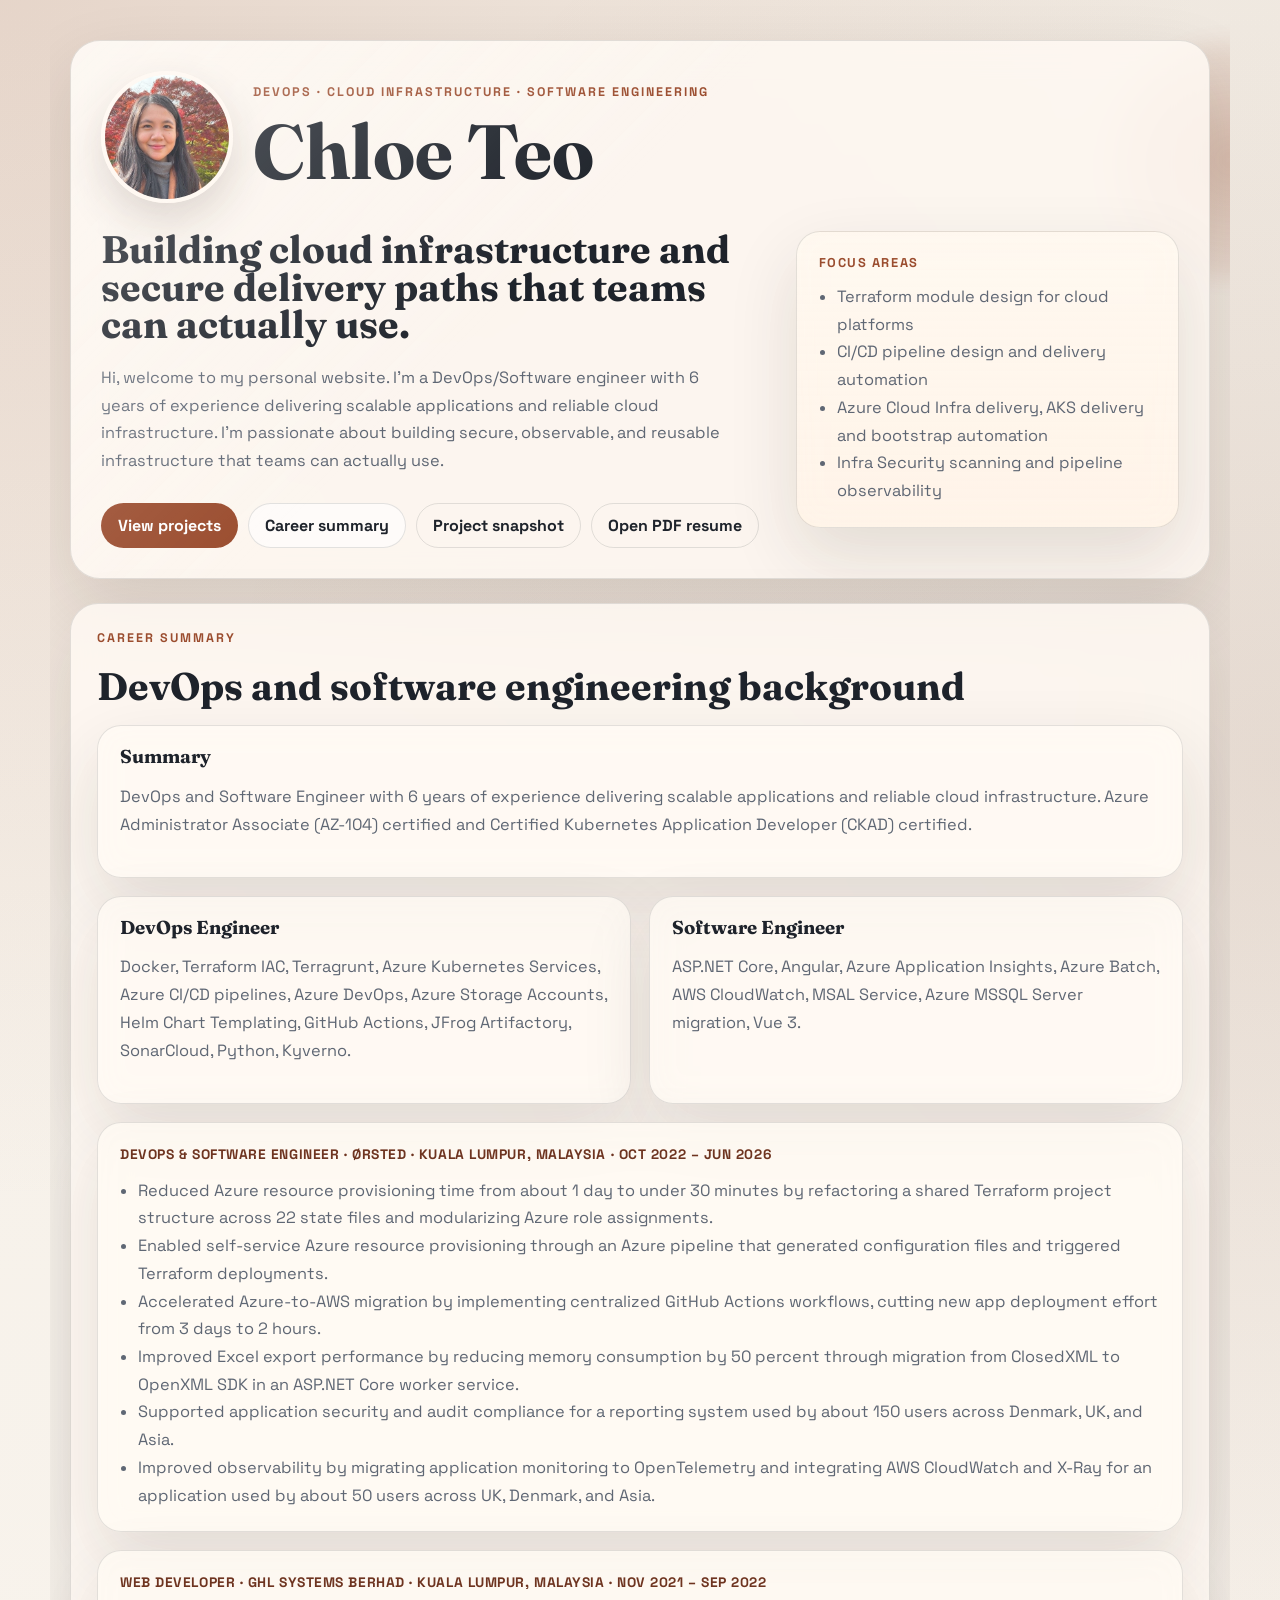
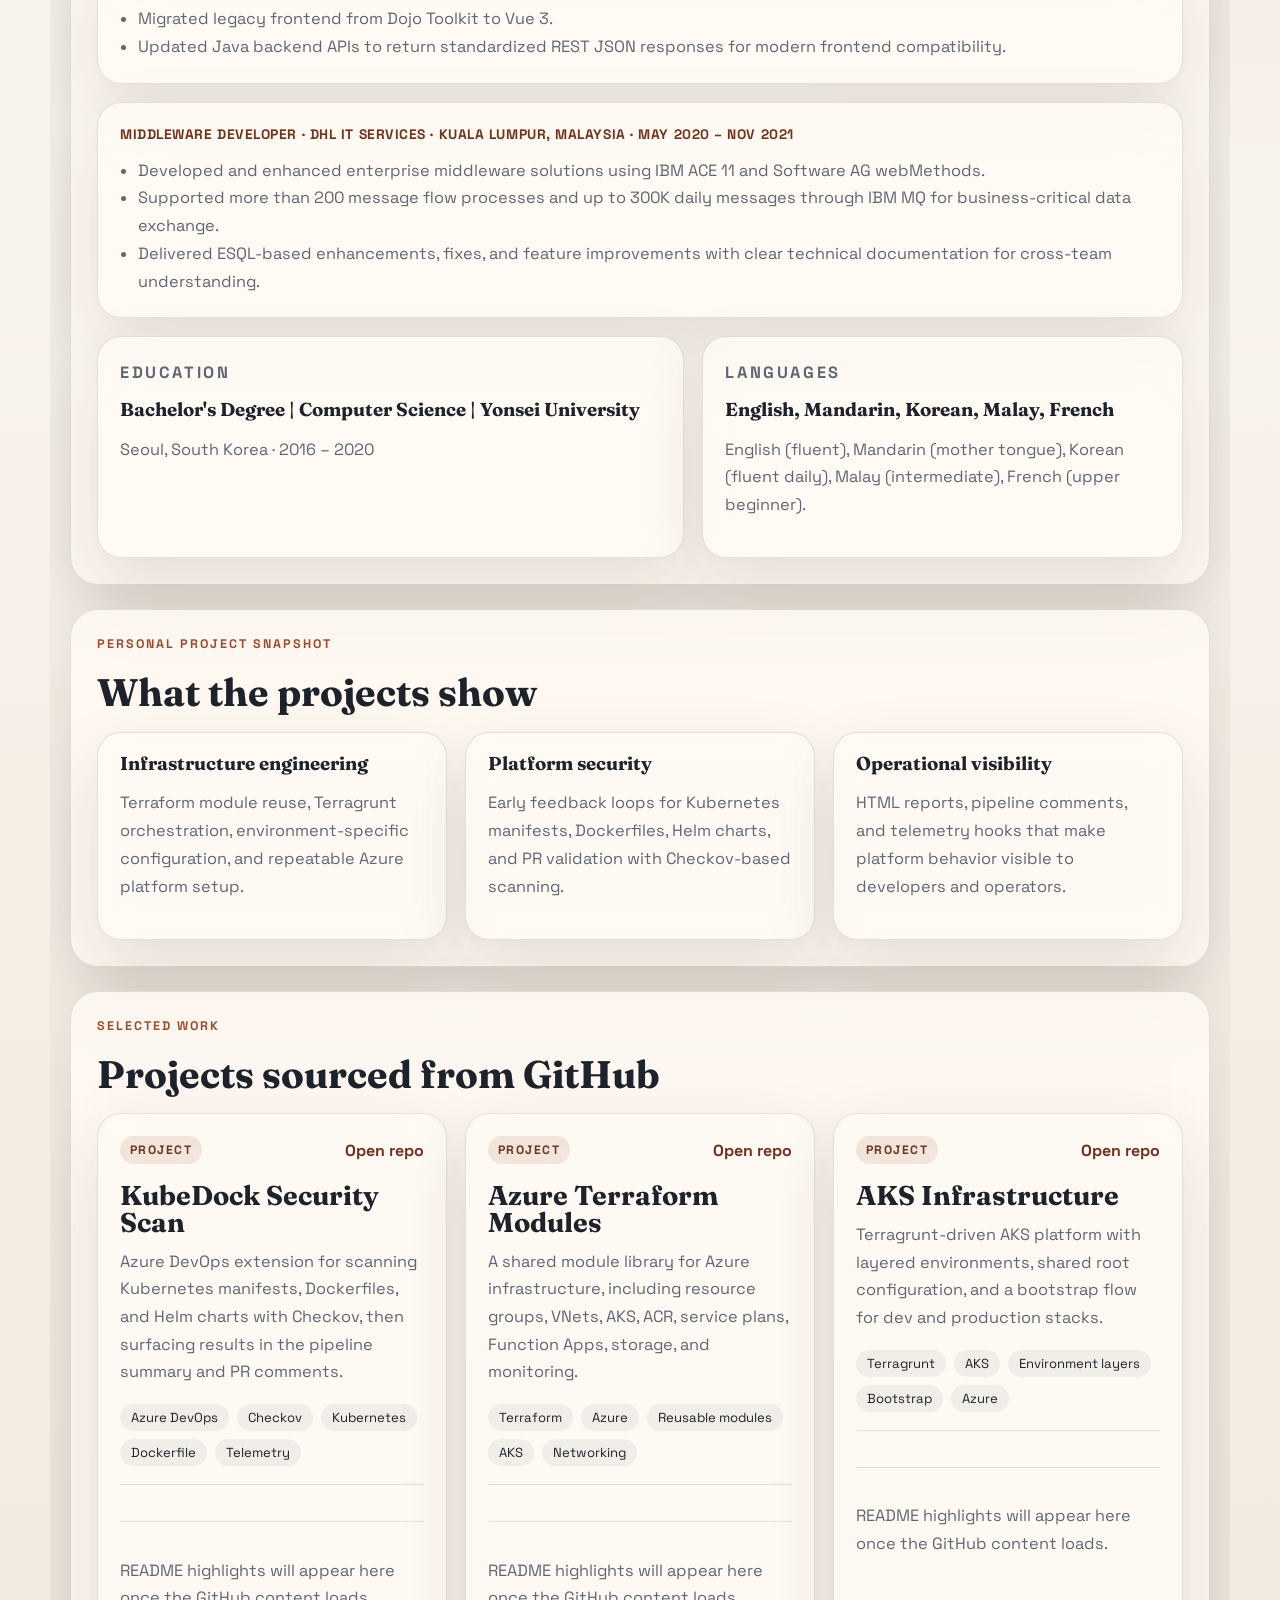
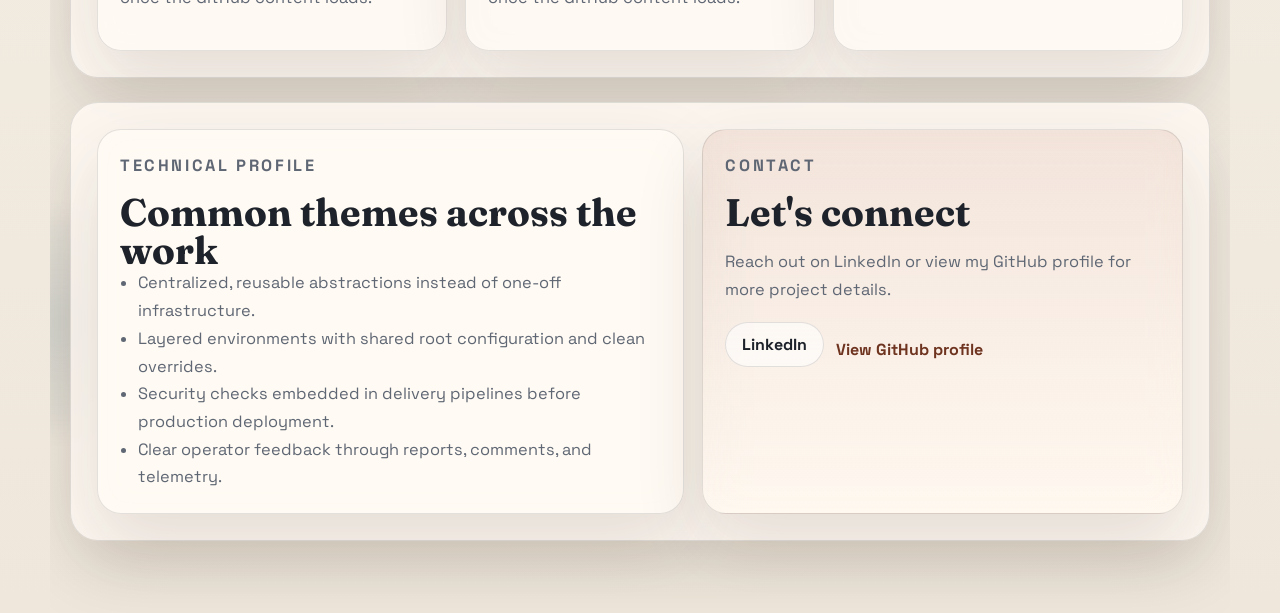
==== index.html @ e926f54e "updated desc" ====
<!doctype html>
<html lang="en">
<head>
  <meta charset="utf-8" />
  <meta name="viewport" content="width=device-width, initial-scale=1" />
  <meta name="description" content="Chloe Teo's personal website and resume, built from portfolio projects and infrastructure work." />
  <title>Chloe Teo | Portfolio & Resume</title>
  <link rel="preconnect" href="https://fonts.googleapis.com" />
  <link rel="preconnect" href="https://fonts.gstatic.com" crossorigin />
  <link href="https://fonts.googleapis.com/css2?family=Fraunces:wght@400;600;700;800&family=Space+Grotesk:wght@400;500;600;700&display=swap" rel="stylesheet" />
  <link rel="stylesheet" href="styles.css" />
</head>
<body>
  <div class="page-shell">
    <div class="orb orb-a"></div>
    <div class="orb orb-b"></div>

    <header class="hero">
      <div class="hero-intro">
        <img class="profile-photo" src="assets/profile.jpg" alt="Chloe Teo profile photo" />
        <div>
          <p class="eyebrow">DevOps · Cloud Infrastructure · Software Engineering</p>
          <h1>Chloe Teo</h1>
        </div>
      </div>
      <div class="hero-grid">
        <div>
          <h2>Building cloud infrastructure and secure delivery paths that teams can actually use.</h2>
          <p class="lede">
            Hi, welcome to my personal website. I’m a DevOps/Software engineer with 6 years of experience delivering scalable applications and reliable cloud infrastructure. I’m passionate about building secure, observable, and reusable infrastructure that teams can actually use.
          </p>
          <div class="hero-actions">
            <a class="button button-primary" href="#projects">View projects</a>
            <a class="button button-secondary" href="#career">Career summary</a>
            <a class="button button-ghost" href="#resume">Project snapshot</a>
            <a class="button button-ghost" href="assets/Resume_ChloéTeo_2026.pdf" target="_blank" rel="noreferrer">Open PDF resume</a>
          </div>
        </div>

        <aside class="profile-card">
          <div class="profile-kicker">Focus areas</div>
          <ul class="focus-list">
            <li>Terraform module design for cloud platforms</li>
            <li>CI/CD pipeline design and delivery automation</li>
            <li>Azure Cloud Infra delivery, AKS delivery and bootstrap automation</li>
            <li>Infra Security scanning and pipeline observability</li>
          </ul>
        </aside>
      </div>
    </header>

    <main>
      <section class="section" id="career">
        <div class="section-heading">
          <p class="eyebrow">Career summary</p>
          <h2>DevOps and software engineering background</h2>
        </div>

        <div class="career-grid">
          <article class="summary-card career-summary-card">
            <h3>Summary</h3>
            <p>
              DevOps and Software Engineer with 6 years of experience delivering scalable applications and reliable cloud infrastructure.
              Azure Administrator Associate (AZ-104) certified and Certified Kubernetes Application Developer (CKAD) certified.
            </p>
          </article>

          <div class="skill-grid">
            <article class="summary-card skill-card">
              <h3>DevOps Engineer</h3>
              <p>
                Docker, Terraform IAC, Terragrunt, Azure Kubernetes Services, Azure CI/CD pipelines, Azure DevOps,
                Azure Storage Accounts, Helm Chart Templating, GitHub Actions, JFrog Artifactory, SonarCloud, Python, Kyverno.
              </p>
            </article>
            <article class="summary-card skill-card">
              <h3>Software Engineer</h3>
              <p>
                ASP.NET Core, Angular, Azure Application Insights, Azure Batch, AWS CloudWatch, MSAL Service,
                Azure MSSQL Server migration, Vue 3.
              </p>
            </article>
          </div>

          <div class="experience-grid">
            <article class="detail-panel exp-card">
              <div class="exp-meta">DevOps & Software Engineer · Ørsted · Kuala Lumpur, Malaysia · Oct 2022 – Jun 2026</div>
              <ul class="timeline-list">
                <li>Reduced Azure resource provisioning time from about 1 day to under 30 minutes by refactoring a shared Terraform project structure across 22 state files and modularizing Azure role assignments.</li>
                <li>Enabled self-service Azure resource provisioning through an Azure pipeline that generated configuration files and triggered Terraform deployments.</li>
                <li>Accelerated Azure-to-AWS migration by implementing centralized GitHub Actions workflows, cutting new app deployment effort from 3 days to 2 hours.</li>
                <li>Improved Excel export performance by reducing memory consumption by 50 percent through migration from ClosedXML to OpenXML SDK in an ASP.NET Core worker service.</li>
                <li>Supported application security and audit compliance for a reporting system used by about 150 users across Denmark, UK, and Asia.</li>
                <li>Improved observability by migrating application monitoring to OpenTelemetry and integrating AWS CloudWatch and X-Ray for an application used by about 50 users across UK, Denmark, and Asia.</li>
              </ul>
            </article>

            <article class="detail-panel exp-card">
              <div class="exp-meta">Web Developer · GHL Systems Berhad · Kuala Lumpur, Malaysia · Nov 2021 – Sep 2022</div>
              <ul class="timeline-list">
                <li>Migrated legacy frontend from Dojo Toolkit to Vue 3.</li>
                <li>Updated Java backend APIs to return standardized REST JSON responses for modern frontend compatibility.</li>
              </ul>
            </article>

            <article class="detail-panel exp-card">
              <div class="exp-meta">Middleware Developer · DHL IT Services · Kuala Lumpur, Malaysia · May 2020 – Nov 2021</div>
              <ul class="timeline-list">
                <li>Developed and enhanced enterprise middleware solutions using IBM ACE 11 and Software AG webMethods.</li>
                <li>Supported more than 200 message flow processes and up to 300K daily messages through IBM MQ for business-critical data exchange.</li>
                <li>Delivered ESQL-based enhancements, fixes, and feature improvements with clear technical documentation for cross-team understanding.</li>
              </ul>
            </article>
          </div>

          <div class="split-section career-lower">
            <article class="detail-panel">
              <p class="eyebrow">Education</p>
              <h3>Bachelor's Degree | Computer Science | Yonsei University</h3>
              <p>Seoul, South Korea · 2016 – 2020</p>
            </article>
            <article class="detail-panel">
              <p class="eyebrow">Languages</p>
              <h3>English, Mandarin, Korean, Malay, French</h3>
              <p>English (fluent), Mandarin (mother tongue), Korean (fluent daily), Malay (intermediate), French (upper beginner).</p>
            </article>
          </div>
        </div>
      </section>

      <section class="section" id="resume">
        <div class="section-heading">
          <p class="eyebrow">Personal project snapshot</p>
          <h2>What the projects show</h2>
        </div>
        <div class="resume-grid">
          <article class="summary-card">
            <h3>Infrastructure engineering</h3>
            <p>
              Terraform module reuse, Terragrunt orchestration, environment-specific configuration, and repeatable Azure platform setup.
            </p>
          </article>
          <article class="summary-card">
            <h3>Platform security</h3>
            <p>
              Early feedback loops for Kubernetes manifests, Dockerfiles, Helm charts, and PR validation with Checkov-based scanning.
            </p>
          </article>
          <article class="summary-card">
            <h3>Operational visibility</h3>
            <p>
              HTML reports, pipeline comments, and telemetry hooks that make platform behavior visible to developers and operators.
            </p>
          </article>
        </div>
      </section>

      <section class="section" id="projects">
        <div class="section-heading">
          <p class="eyebrow">Selected work</p>
          <h2>Projects sourced from GitHub</h2>
        </div>
        <div id="projectGrid" class="project-grid" aria-live="polite"></div>
      </section>

      <section class="section split-section">
        <article class="detail-panel">
          <p class="eyebrow">Technical profile</p>
          <h2>Common themes across the work</h2>
          <ul class="timeline-list">
            <li>Centralized, reusable abstractions instead of one-off infrastructure.</li>
            <li>Layered environments with shared root configuration and clean overrides.</li>
            <li>Security checks embedded in delivery pipelines before production deployment.</li>
            <li>Clear operator feedback through reports, comments, and telemetry.</li>
          </ul>
        </article>
        <article class="detail-panel accent-panel">
          <p class="eyebrow">Contact</p>
          <h2>Let's connect</h2>
          <p>
            Reach out on LinkedIn or view my GitHub profile for more project details.
          </p>
          <div class="contact-links">
            <a class="button button-secondary" href="https://www.linkedin.com/in/pocinteo-dev" target="_blank" rel="noreferrer">LinkedIn</a>
            <a class="inline-link" href="https://github.com/chloe-teo" target="_blank" rel="noreferrer">View GitHub profile</a>
          </div>
        </article>
      </section>
    </main>
  </div>

  <template id="projectTemplate">
    <article class="project-card">
      <div class="project-topline">
        <span class="project-pill">Project</span>
        <a class="project-link" target="_blank" rel="noreferrer">Open repo</a>
      </div>
      <h3 class="project-title"></h3>
      <p class="project-description"></p>
      <div class="project-chips"></div>
      <div class="project-readme"></div>
    </article>
  </template>

  <script src="script.js"></script>
</body>
</html>
---- styles.css ----
:root {
  color-scheme: light;
  --bg: #f4efe7;
  --bg-alt: #ebe2d5;
  --panel: rgba(255, 250, 243, 0.84);
  --panel-strong: #fff8ef;
  --text: #1e232b;
  --muted: #5f6774;
  --line: rgba(30, 35, 43, 0.12);
  --accent: #9b4d2f;
  --accent-strong: #6e3420;
  --accent-soft: rgba(155, 77, 47, 0.12);
  --shadow: 0 28px 70px rgba(43, 28, 16, 0.12);
}

* {
  box-sizing: border-box;
}

html {
  scroll-behavior: smooth;
}

body {
  margin: 0;
  font-family: 'Space Grotesk', sans-serif;
  color: var(--text);
  background:
    radial-gradient(circle at top left, rgba(155, 77, 47, 0.16), transparent 30%),
    radial-gradient(circle at right 20%, rgba(110, 52, 32, 0.12), transparent 32%),
    linear-gradient(180deg, var(--bg) 0%, #f8f3ec 45%, #efe7db 100%);
}

a {
  color: inherit;
}

.page-shell {
  position: relative;
  max-width: 1180px;
  margin: 0 auto;
  padding: 40px 20px 72px;
  overflow: hidden;
}

.orb {
  position: absolute;
  border-radius: 999px;
  filter: blur(10px);
  opacity: 0.72;
  pointer-events: none;
}

.orb-a {
  top: 40px;
  right: -120px;
  width: 240px;
  height: 240px;
  background: radial-gradient(circle, rgba(155, 77, 47, 0.4), rgba(155, 77, 47, 0));
}

.orb-b {
  bottom: 180px;
  left: -100px;
  width: 220px;
  height: 220px;
  background: radial-gradient(circle, rgba(77, 111, 122, 0.24), rgba(77, 111, 122, 0));
}

.hero,
.section,
.detail-panel,
.profile-card,
.summary-card,
.project-card {
  position: relative;
  backdrop-filter: blur(16px);
  background: var(--panel);
  border: 1px solid var(--line);
  box-shadow: var(--shadow);
}

.hero {
  border-radius: 30px;
  padding: 30px;
  overflow: hidden;
}

.hero-intro {
  display: flex;
  align-items: center;
  gap: 20px;
  margin-bottom: 28px;
}

.profile-photo {
  width: 132px;
  height: 132px;
  border-radius: 50%;
  object-fit: cover;
  object-position: center;
  border: 4px solid rgba(255, 248, 239, 0.9);
  box-shadow: 0 18px 40px rgba(43, 28, 16, 0.18);
  flex: 0 0 auto;
}

.hero::after {
  content: '';
  position: absolute;
  inset: 0;
  background: linear-gradient(135deg, rgba(255, 255, 255, 0.3), transparent 42%);
  pointer-events: none;
}

.eyebrow {
  margin: 0 0 14px;
  color: var(--accent);
  text-transform: uppercase;
  letter-spacing: 0.16em;
  font-size: 0.78rem;
  font-weight: 700;
}

.hero-grid {
  display: grid;
  grid-template-columns: minmax(0, 1.4fr) minmax(280px, 0.8fr);
  gap: 24px;
  align-items: start;
}

h1,
h2,
h3 {
  margin: 0;
  font-family: 'Fraunces', serif;
  line-height: 0.98;
}

h1 {
  font-size: clamp(3rem, 6vw, 5.6rem);
  max-width: 12ch;
}

h2 {
  font-size: clamp(2rem, 3vw, 3.3rem);
}

.lede,
.summary-card p,
.detail-panel p,
.project-description,
.project-readme,
.focus-list,
.timeline-list {
  color: var(--muted);
  font-size: 1.02rem;
  line-height: 1.7;
}

.lede {
  max-width: 64ch;
  margin: 20px 0 0;
}

.hero-actions {
  display: flex;
  flex-wrap: nowrap;
  gap: 10px;
  margin-top: 28px;
  overflow-x: auto;
}

.button,
.inline-link {
  display: inline-flex;
  align-items: center;
  justify-content: center;
  gap: 8px;
  border-radius: 999px;
  transition: transform 180ms ease, background-color 180ms ease, border-color 180ms ease;
}

.button {
  border: 1px solid transparent;
  padding: 11px 16px;
  text-decoration: none;
  font-weight: 700;
  cursor: pointer;
  white-space: nowrap;
  flex: 0 0 auto;
}

.button:hover,
.inline-link:hover {
  transform: translateY(-1px);
}

.button-primary {
  background: var(--accent);
  color: #fff;
}

.button-primary:hover {
  background: var(--accent-strong);
}

.button-secondary {
  background: rgba(255, 255, 255, 0.58);
  border-color: var(--line);
  text-decoration: none;
}

.button-ghost {
  background: transparent;
  border-color: var(--line);
}

.profile-card {
  border-radius: 24px;
  padding: 22px;
  background: linear-gradient(180deg, rgba(255, 248, 239, 0.88), rgba(255, 242, 229, 0.74));
}

.profile-kicker {
  color: var(--accent);
  font-size: 0.8rem;
  font-weight: 700;
  letter-spacing: 0.12em;
  text-transform: uppercase;
  margin-bottom: 12px;
}

.focus-list,
.timeline-list {
  margin: 0;
  padding-left: 18px;
}

.section {
  margin-top: 24px;
  border-radius: 28px;
  padding: 26px;
}

.section-heading {
  display: flex;
  flex-direction: column;
  gap: 8px;
  margin-bottom: 20px;
}

.resume-grid,
.project-grid,
.split-section {
  display: grid;
  gap: 18px;
}

.career-grid {
  display: grid;
  gap: 18px;
}

.skill-grid {
  display: grid;
  grid-template-columns: repeat(2, minmax(0, 1fr));
  gap: 18px;
}

.experience-grid {
  display: grid;
  gap: 18px;
}

.career-lower {
  grid-template-columns: repeat(2, minmax(0, 1fr));
}

.resume-grid {
  grid-template-columns: repeat(3, minmax(0, 1fr));
}

.summary-card,
.project-card,
.detail-panel {
  border-radius: 24px;
  padding: 22px;
}

.career-summary-card {
  background: linear-gradient(180deg, rgba(155, 77, 47, 0.12), rgba(255, 250, 243, 0.8));
}

.skill-card {
  background: rgba(255, 250, 243, 0.76);
}

.exp-card {
  background: rgba(255, 250, 243, 0.82);
}

.exp-meta {
  color: var(--accent-strong);
  font-size: 0.86rem;
  font-weight: 700;
  letter-spacing: 0.04em;
  text-transform: uppercase;
  margin-bottom: 14px;
}

.summary-card {
  background: rgba(255, 250, 243, 0.76);
}

.project-grid {
  grid-template-columns: repeat(3, minmax(0, 1fr));
}

.project-topline {
  display: flex;
  align-items: center;
  justify-content: space-between;
  gap: 12px;
  margin-bottom: 18px;
}

.project-pill {
  display: inline-flex;
  align-items: center;
  justify-content: center;
  padding: 6px 10px;
  border-radius: 999px;
  background: var(--accent-soft);
  color: var(--accent-strong);
  font-size: 0.76rem;
  font-weight: 700;
  text-transform: uppercase;
  letter-spacing: 0.12em;
}

.project-link,
.inline-link {
  color: var(--accent-strong);
  font-weight: 700;
  text-decoration: none;
}

.contact-links {
  display: flex;
  flex-wrap: wrap;
  gap: 12px;
  margin-top: 18px;
}

.project-title {
  margin-bottom: 12px;
  font-size: 1.7rem;
}

.project-description {
  margin: 0 0 18px;
}

.chip-row,
.project-chips {
  display: flex;
  flex-wrap: wrap;
  gap: 8px;
}

.chip {
  display: inline-flex;
  align-items: center;
  border-radius: 999px;
  padding: 7px 11px;
  background: rgba(30, 35, 43, 0.06);
  color: var(--text);
  font-size: 0.82rem;
  line-height: 1;
}

.project-readme {
  margin-top: 18px;
  padding-top: 18px;
  border-top: 1px solid var(--line);
}

.project-readme ul {
  margin: 0;
  padding-left: 18px;
}

.split-section {
  grid-template-columns: minmax(0, 1.1fr) minmax(0, 0.9fr);
}

.detail-panel {
  background: rgba(255, 250, 243, 0.82);
}

.accent-panel {
  background: linear-gradient(180deg, rgba(155, 77, 47, 0.12), rgba(255, 248, 239, 0.82));
}

.inline-link {
  margin-top: 10px;
}

.loading,
.error-state {
  min-height: 220px;
  display: grid;
  place-items: center;
  text-align: center;
  color: var(--muted);
}

@media (max-width: 960px) {
  .hero-grid,
  .resume-grid,
  .project-grid,
  .skill-grid,
  .career-lower,
  .split-section {
    grid-template-columns: 1fr;
  }

  h1 {
    max-width: none;
  }
}

@media (max-width: 640px) {
  .page-shell {
    padding: 18px 14px 46px;
  }

  .hero-intro {
    flex-direction: column;
    align-items: flex-start;
  }

  .profile-photo {
    width: 108px;
    height: 108px;
  }

  .hero,
  .section {
    padding: 20px;
    border-radius: 22px;
  }

  .hero-actions {
    flex-direction: column;
    overflow-x: visible;
  }

  .button {
    width: 100%;
  }

  h1 {
    font-size: clamp(2.4rem, 12vw, 4rem);
  }

  h2 {
    font-size: 1.9rem;
  }
}

@media print {
  body {
    background: #fff;
    color: #000;
  }

  .orb,
  .hero-actions,
  .project-link,
  .inline-link {
    display: none !important;
  }

  .page-shell {
    max-width: none;
    padding: 0;
  }

  .hero,
  .section,
  .detail-panel,
  .profile-card,
  .summary-card,
  .project-card {
    box-shadow: none;
    background: #fff;
    border-color: #ccc;
  }
}
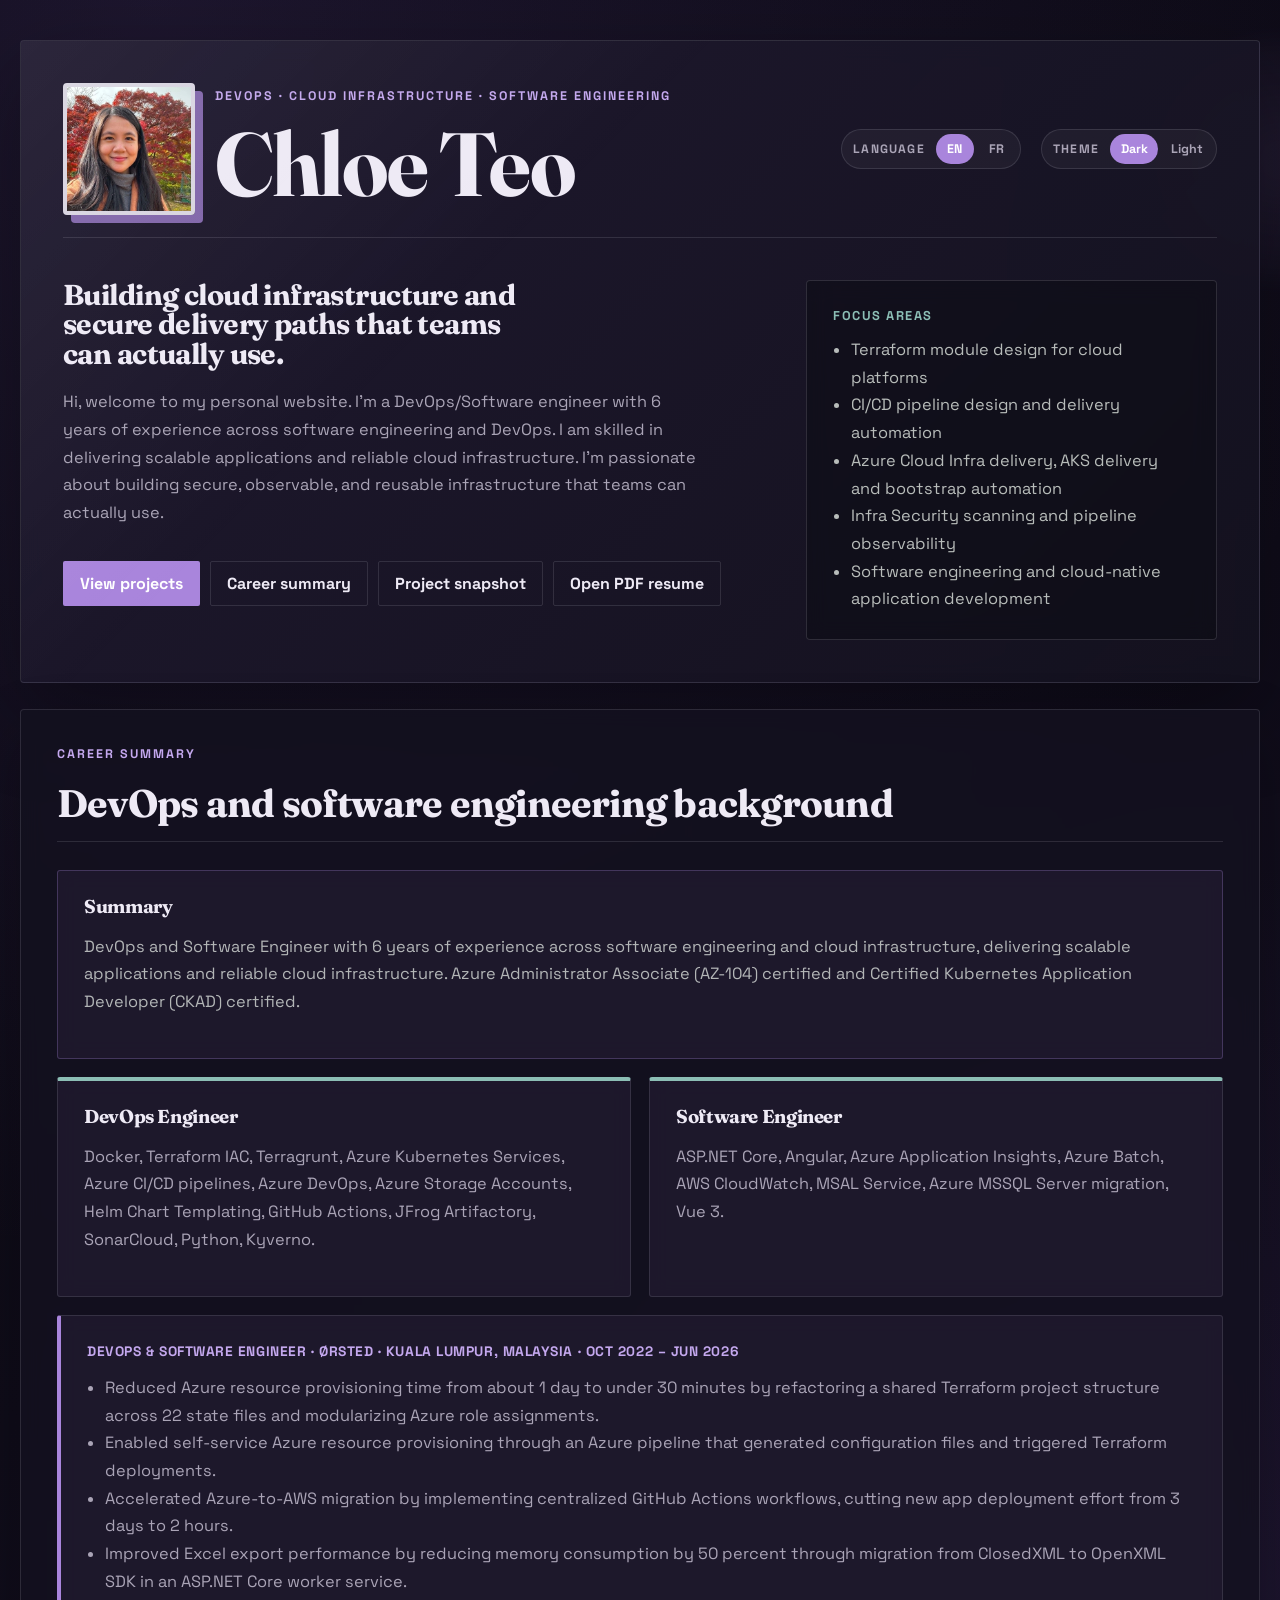
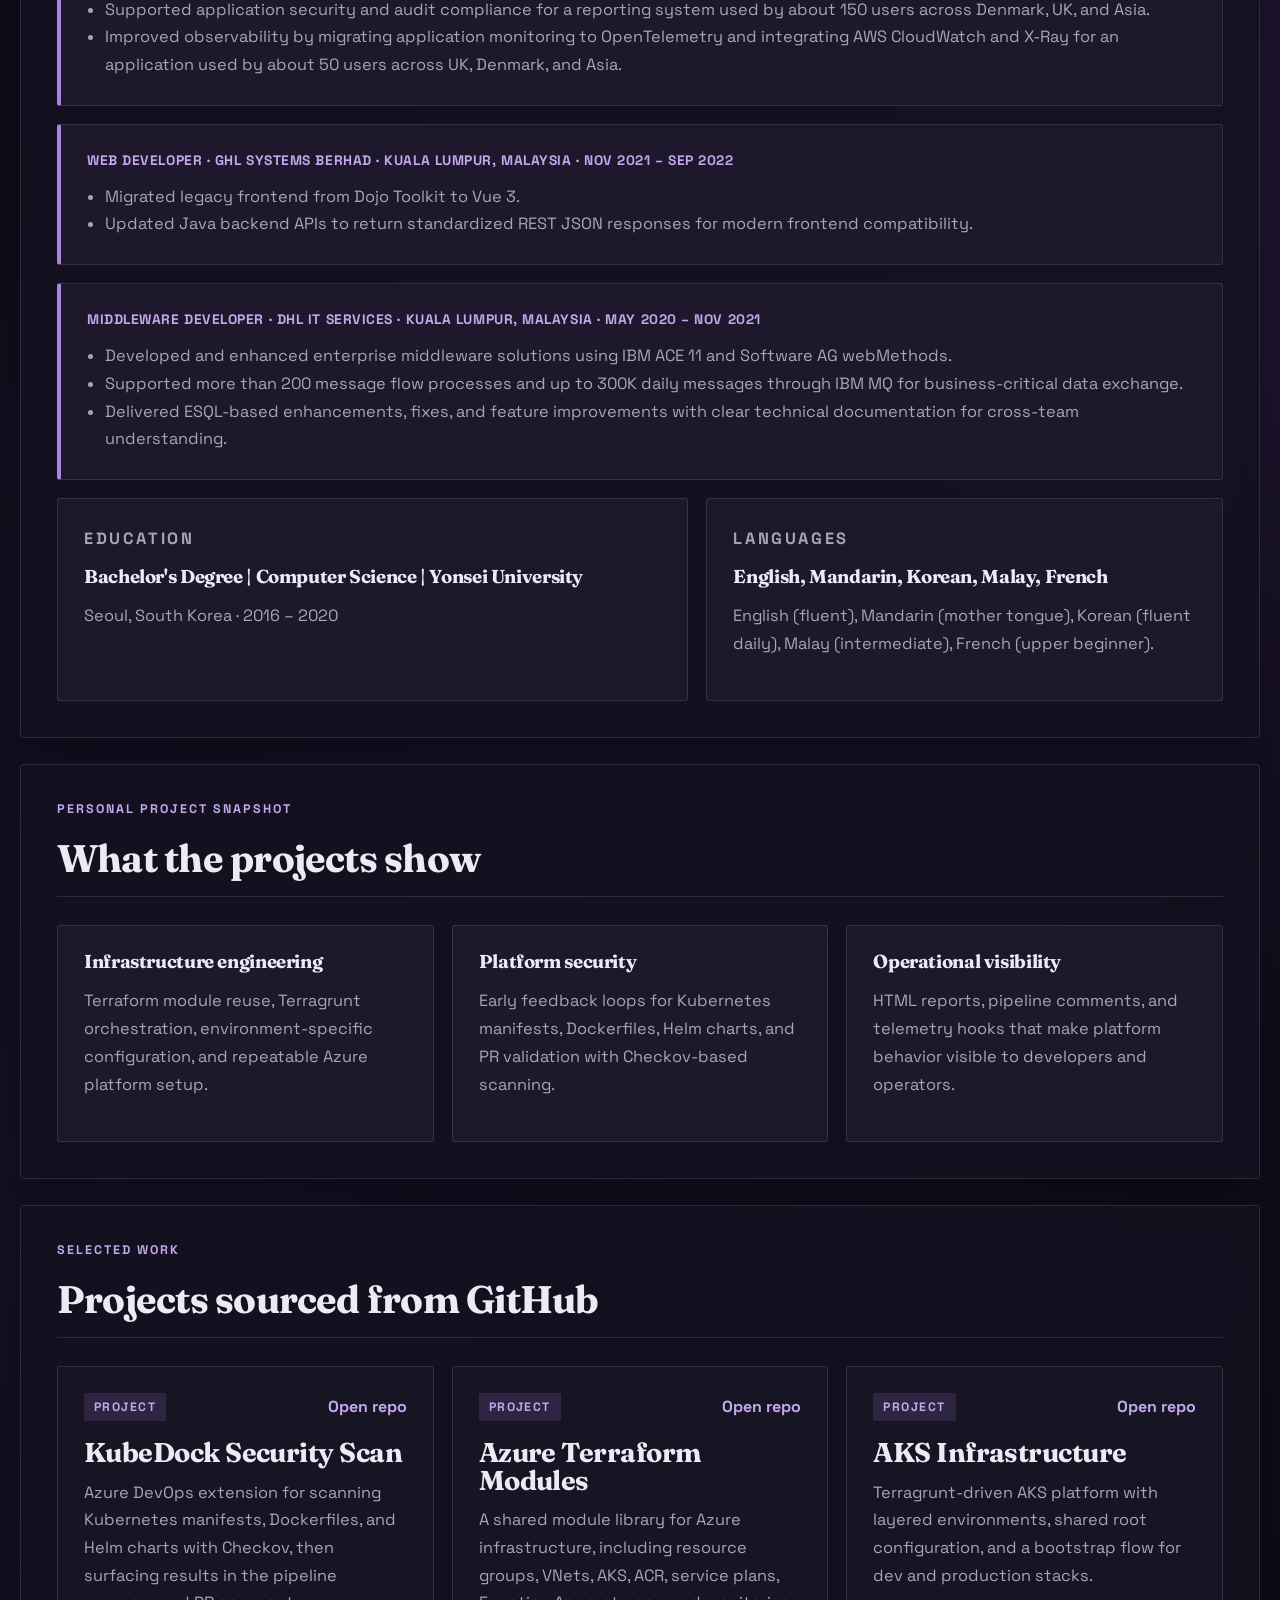
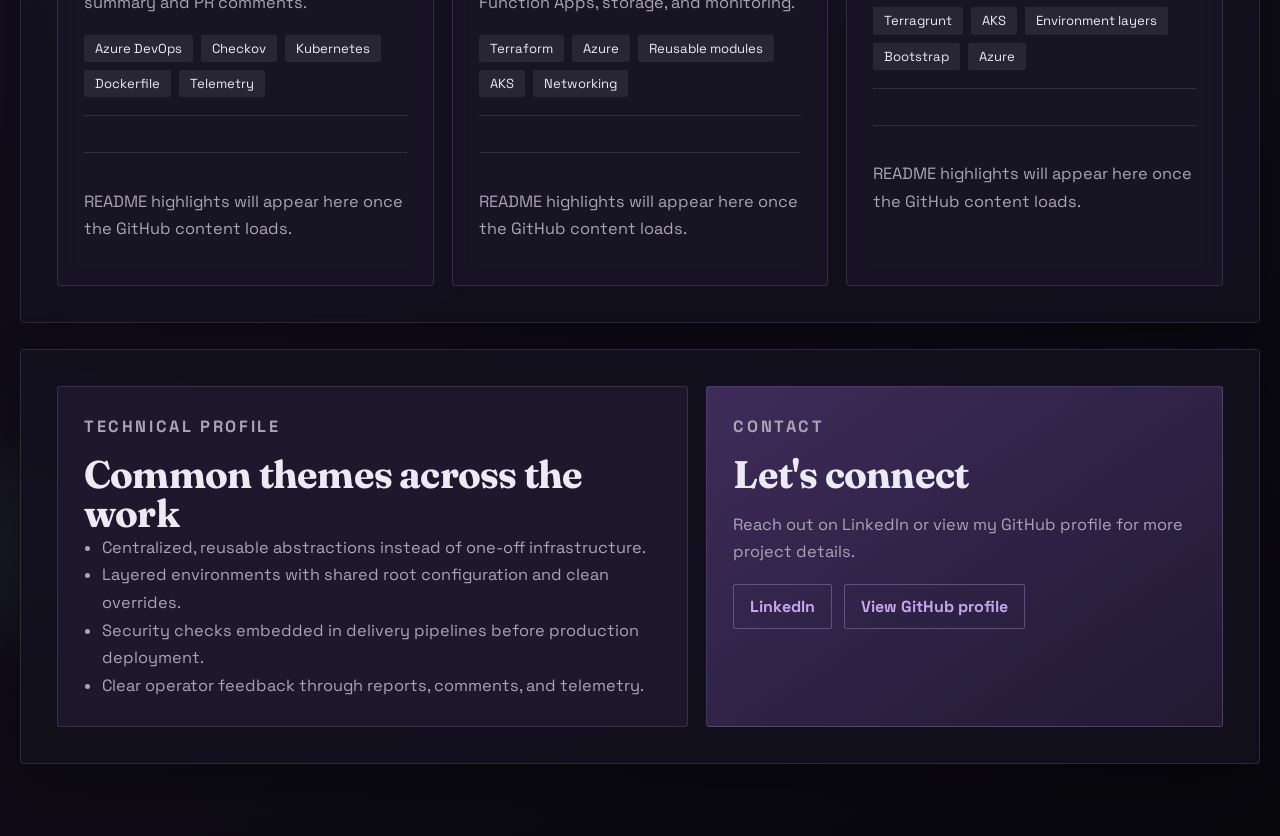
==== commit e53a9b4b: "updated description and background" ====
--- a/index.html
+++ b/index.html
@@ -19,31 +19,42 @@
       <div class="hero-intro">
         <img class="profile-photo" src="assets/profile.jpg" alt="Chloe Teo profile photo" />
         <div>
-          <p class="eyebrow">DevOps · Cloud Infrastructure · Software Engineering</p>
-          <h1>Chloe Teo</h1>
+          <p class="eyebrow" data-i18n="eyebrow">DevOps · Cloud Infrastructure · Software Engineering</p>
+          <h2>Chloe Teo</h2>
+        </div>
+        <div class="language-toggle" role="group" aria-label="Language selector">
+          <span class="language-label" data-i18n="languageLabel">Language</span>
+          <button class="language-button is-active" type="button" data-language="en" aria-pressed="true">EN</button>
+          <button class="language-button" type="button" data-language="fr" aria-pressed="false">FR</button>
+        </div>
+        <div class="theme-toggle" role="group" aria-label="Appearance selector">
+          <span class="language-label" data-i18n="themeLabel">Theme</span>
+          <button class="theme-button is-active" type="button" data-theme-choice="dark" aria-pressed="true" data-i18n="darkMode">Dark</button>
+          <button class="theme-button" type="button" data-theme-choice="light" aria-pressed="false" data-i18n="lightMode">Light</button>
         </div>
       </div>
       <div class="hero-grid">
         <div>
-          <h2>Building cloud infrastructure and secure delivery paths that teams can actually use.</h2>
-          <p class="lede">
-            Hi, welcome to my personal website. I’m a DevOps/Software engineer with 6 years of experience delivering scalable applications and reliable cloud infrastructure. I’m passionate about building secure, observable, and reusable infrastructure that teams can actually use.
+          <h1 class="hero-title" data-i18n="heroTitle">Building cloud infrastructure and secure delivery paths that teams can actually use.</h1>
+          <p class="lede" data-i18n="heroLede">
+            Hi, welcome to my personal website. I’m a DevOps/Software engineer with 6 years of experience across software engineering and DevOps. I am skilled in delivering scalable applications and reliable cloud infrastructure. I’m passionate about building secure, observable, and reusable infrastructure that teams can actually use.
           </p>
           <div class="hero-actions">
-            <a class="button button-primary" href="#projects">View projects</a>
-            <a class="button button-secondary" href="#career">Career summary</a>
-            <a class="button button-ghost" href="#resume">Project snapshot</a>
-            <a class="button button-ghost" href="assets/Resume_ChloéTeo_2026.pdf" target="_blank" rel="noreferrer">Open PDF resume</a>
+            <a class="button button-primary" href="#projects" data-i18n="viewProjects">View projects</a>
+            <a class="button button-secondary" href="#career" data-i18n="careerSummary">Career summary</a>
+            <a class="button button-ghost" href="#resume" data-i18n="projectSnapshot">Project snapshot</a>
+            <a class="button button-ghost" href="assets/Resume_ChloéTeo_2026.pdf" target="_blank" rel="noreferrer" data-i18n="openResume">Open PDF resume</a>
           </div>
         </div>
 
         <aside class="profile-card">
-          <div class="profile-kicker">Focus areas</div>
+          <div class="profile-kicker" data-i18n="focusAreas">Focus areas</div>
           <ul class="focus-list">
-            <li>Terraform module design for cloud platforms</li>
-            <li>CI/CD pipeline design and delivery automation</li>
-            <li>Azure Cloud Infra delivery, AKS delivery and bootstrap automation</li>
-            <li>Infra Security scanning and pipeline observability</li>
+            <li data-i18n="focus1">Terraform module design for cloud platforms</li>
+            <li data-i18n="focus2">CI/CD pipeline design and delivery automation</li>
+            <li data-i18n="focus3">Azure Cloud Infra delivery, AKS delivery and bootstrap automation</li>
+            <li data-i18n="focus4">Infra Security scanning and pipeline observability</li>
+            <li data-i18n="focus5">Software engineering and cloud-native application development</li>
           </ul>
         </aside>
       </div>
@@ -52,30 +63,30 @@
     <main>
       <section class="section" id="career">
         <div class="section-heading">
-          <p class="eyebrow">Career summary</p>
-          <h2>DevOps and software engineering background</h2>
+          <p class="eyebrow" data-i18n="careerSummary">Career summary</p>
+          <h2 data-i18n="careerTitle">DevOps and software engineering background</h2>
         </div>
 
         <div class="career-grid">
           <article class="summary-card career-summary-card">
-            <h3>Summary</h3>
-            <p>
-              DevOps and Software Engineer with 6 years of experience delivering scalable applications and reliable cloud infrastructure.
+            <h3 data-i18n="summary">Summary</h3>
+            <p data-i18n="summaryText">
+              DevOps and Software Engineer with 6 years of experience across software engineering and cloud infrastructure, delivering scalable applications and reliable cloud infrastructure.
               Azure Administrator Associate (AZ-104) certified and Certified Kubernetes Application Developer (CKAD) certified.
             </p>
           </article>
 
           <div class="skill-grid">
             <article class="summary-card skill-card">
-              <h3>DevOps Engineer</h3>
-              <p>
+              <h3 data-i18n="devopsEngineer">DevOps Engineer</h3>
+              <p data-i18n="devopsSkills">
                 Docker, Terraform IAC, Terragrunt, Azure Kubernetes Services, Azure CI/CD pipelines, Azure DevOps,
                 Azure Storage Accounts, Helm Chart Templating, GitHub Actions, JFrog Artifactory, SonarCloud, Python, Kyverno.
               </p>
             </article>
             <article class="summary-card skill-card">
-              <h3>Software Engineer</h3>
-              <p>
+              <h3 data-i18n="softwareEngineer">Software Engineer</h3>
+              <p data-i18n="softwareSkills">
                 ASP.NET Core, Angular, Azure Application Insights, Azure Batch, AWS CloudWatch, MSAL Service,
                 Azure MSSQL Server migration, Vue 3.
               </p>
@@ -84,45 +95,45 @@
 
           <div class="experience-grid">
             <article class="detail-panel exp-card">
-              <div class="exp-meta">DevOps & Software Engineer · Ørsted · Kuala Lumpur, Malaysia · Oct 2022 – Jun 2026</div>
+              <div class="exp-meta" data-i18n="experienceOrsted">DevOps & Software Engineer · Ørsted · Kuala Lumpur, Malaysia · Oct 2022 – Jun 2026</div>
               <ul class="timeline-list">
-                <li>Reduced Azure resource provisioning time from about 1 day to under 30 minutes by refactoring a shared Terraform project structure across 22 state files and modularizing Azure role assignments.</li>
-                <li>Enabled self-service Azure resource provisioning through an Azure pipeline that generated configuration files and triggered Terraform deployments.</li>
-                <li>Accelerated Azure-to-AWS migration by implementing centralized GitHub Actions workflows, cutting new app deployment effort from 3 days to 2 hours.</li>
-                <li>Improved Excel export performance by reducing memory consumption by 50 percent through migration from ClosedXML to OpenXML SDK in an ASP.NET Core worker service.</li>
-                <li>Supported application security and audit compliance for a reporting system used by about 150 users across Denmark, UK, and Asia.</li>
-                <li>Improved observability by migrating application monitoring to OpenTelemetry and integrating AWS CloudWatch and X-Ray for an application used by about 50 users across UK, Denmark, and Asia.</li>
+                <li data-i18n="orsted1">Reduced Azure resource provisioning time from about 1 day to under 30 minutes by refactoring a shared Terraform project structure across 22 state files and modularizing Azure role assignments.</li>
+                <li data-i18n="orsted2">Enabled self-service Azure resource provisioning through an Azure pipeline that generated configuration files and triggered Terraform deployments.</li>
+                <li data-i18n="orsted3">Accelerated Azure-to-AWS migration by implementing centralized GitHub Actions workflows, cutting new app deployment effort from 3 days to 2 hours.</li>
+                <li data-i18n="orsted4">Improved Excel export performance by reducing memory consumption by 50 percent through migration from ClosedXML to OpenXML SDK in an ASP.NET Core worker service.</li>
+                <li data-i18n="orsted5">Supported application security and audit compliance for a reporting system used by about 150 users across Denmark, UK, and Asia.</li>
+                <li data-i18n="orsted6">Improved observability by migrating application monitoring to OpenTelemetry and integrating AWS CloudWatch and X-Ray for an application used by about 50 users across UK, Denmark, and Asia.</li>
               </ul>
             </article>
 
             <article class="detail-panel exp-card">
-              <div class="exp-meta">Web Developer · GHL Systems Berhad · Kuala Lumpur, Malaysia · Nov 2021 – Sep 2022</div>
+              <div class="exp-meta" data-i18n="experienceGhl">Web Developer · GHL Systems Berhad · Kuala Lumpur, Malaysia · Nov 2021 – Sep 2022</div>
               <ul class="timeline-list">
-                <li>Migrated legacy frontend from Dojo Toolkit to Vue 3.</li>
-                <li>Updated Java backend APIs to return standardized REST JSON responses for modern frontend compatibility.</li>
+                <li data-i18n="ghl1">Migrated legacy frontend from Dojo Toolkit to Vue 3.</li>
+                <li data-i18n="ghl2">Updated Java backend APIs to return standardized REST JSON responses for modern frontend compatibility.</li>
               </ul>
             </article>
 
             <article class="detail-panel exp-card">
-              <div class="exp-meta">Middleware Developer · DHL IT Services · Kuala Lumpur, Malaysia · May 2020 – Nov 2021</div>
+              <div class="exp-meta" data-i18n="experienceDhl">Middleware Developer · DHL IT Services · Kuala Lumpur, Malaysia · May 2020 – Nov 2021</div>
               <ul class="timeline-list">
-                <li>Developed and enhanced enterprise middleware solutions using IBM ACE 11 and Software AG webMethods.</li>
-                <li>Supported more than 200 message flow processes and up to 300K daily messages through IBM MQ for business-critical data exchange.</li>
-                <li>Delivered ESQL-based enhancements, fixes, and feature improvements with clear technical documentation for cross-team understanding.</li>
+                <li data-i18n="dhl1">Developed and enhanced enterprise middleware solutions using IBM ACE 11 and Software AG webMethods.</li>
+                <li data-i18n="dhl2">Supported more than 200 message flow processes and up to 300K daily messages through IBM MQ for business-critical data exchange.</li>
+                <li data-i18n="dhl3">Delivered ESQL-based enhancements, fixes, and feature improvements with clear technical documentation for cross-team understanding.</li>
               </ul>
             </article>
           </div>
 
           <div class="split-section career-lower">
             <article class="detail-panel">
-              <p class="eyebrow">Education</p>
-              <h3>Bachelor's Degree | Computer Science | Yonsei University</h3>
-              <p>Seoul, South Korea · 2016 – 2020</p>
+              <p class="eyebrow" data-i18n="education">Education</p>
+              <h3 data-i18n="degree">Bachelor's Degree | Computer Science | Yonsei University</h3>
+              <p data-i18n="educationDetails">Seoul, South Korea · 2016 – 2020</p>
             </article>
             <article class="detail-panel">
-              <p class="eyebrow">Languages</p>
+              <p class="eyebrow" data-i18n="languages">Languages</p>
               <h3>English, Mandarin, Korean, Malay, French</h3>
-              <p>English (fluent), Mandarin (mother tongue), Korean (fluent daily), Malay (intermediate), French (upper beginner).</p>
+              <p data-i18n="languageDetails">English (fluent), Mandarin (mother tongue), Korean (fluent daily), Malay (intermediate), French (upper beginner).</p>
             </article>
           </div>
         </div>
@@ -130,25 +141,25 @@
 
       <section class="section" id="resume">
         <div class="section-heading">
-          <p class="eyebrow">Personal project snapshot</p>
-          <h2>What the projects show</h2>
+          <p class="eyebrow" data-i18n="projectSnapshot">Personal project snapshot</p>
+          <h2 data-i18n="projectsShow">What the projects show</h2>
         </div>
         <div class="resume-grid">
           <article class="summary-card">
-            <h3>Infrastructure engineering</h3>
-            <p>
+            <h3 data-i18n="infrastructureEngineering">Infrastructure engineering</h3>
+            <p data-i18n="infrastructureText">
               Terraform module reuse, Terragrunt orchestration, environment-specific configuration, and repeatable Azure platform setup.
             </p>
           </article>
           <article class="summary-card">
-            <h3>Platform security</h3>
-            <p>
+            <h3 data-i18n="platformSecurity">Platform security</h3>
+            <p data-i18n="platformText">
               Early feedback loops for Kubernetes manifests, Dockerfiles, Helm charts, and PR validation with Checkov-based scanning.
             </p>
           </article>
           <article class="summary-card">
-            <h3>Operational visibility</h3>
-            <p>
+            <h3 data-i18n="operationalVisibility">Operational visibility</h3>
+            <p data-i18n="operationalText">
               HTML reports, pipeline comments, and telemetry hooks that make platform behavior visible to developers and operators.
             </p>
           </article>
@@ -157,32 +168,32 @@
 
       <section class="section" id="projects">
         <div class="section-heading">
-          <p class="eyebrow">Selected work</p>
-          <h2>Projects sourced from GitHub</h2>
+          <p class="eyebrow" data-i18n="selectedWork">Selected work</p>
+          <h2 data-i18n="githubProjects">Projects sourced from GitHub</h2>
         </div>
         <div id="projectGrid" class="project-grid" aria-live="polite"></div>
       </section>
 
       <section class="section split-section">
         <article class="detail-panel">
-          <p class="eyebrow">Technical profile</p>
-          <h2>Common themes across the work</h2>
+          <p class="eyebrow" data-i18n="technicalProfile">Technical profile</p>
+          <h2 data-i18n="commonThemes">Common themes across the work</h2>
           <ul class="timeline-list">
-            <li>Centralized, reusable abstractions instead of one-off infrastructure.</li>
-            <li>Layered environments with shared root configuration and clean overrides.</li>
-            <li>Security checks embedded in delivery pipelines before production deployment.</li>
-            <li>Clear operator feedback through reports, comments, and telemetry.</li>
+            <li data-i18n="theme1">Centralized, reusable abstractions instead of one-off infrastructure.</li>
+            <li data-i18n="theme2">Layered environments with shared root configuration and clean overrides.</li>
+            <li data-i18n="theme3">Security checks embedded in delivery pipelines before production deployment.</li>
+            <li data-i18n="theme4">Clear operator feedback through reports, comments, and telemetry.</li>
           </ul>
         </article>
         <article class="detail-panel accent-panel">
-          <p class="eyebrow">Contact</p>
-          <h2>Let's connect</h2>
-          <p>
+          <p class="eyebrow" data-i18n="contact">Contact</p>
+          <h2 data-i18n="letsConnect">Let's connect</h2>
+          <p data-i18n="contactText">
             Reach out on LinkedIn or view my GitHub profile for more project details.
           </p>
           <div class="contact-links">
             <a class="button button-secondary" href="https://www.linkedin.com/in/pocinteo-dev" target="_blank" rel="noreferrer">LinkedIn</a>
-            <a class="inline-link" href="https://github.com/chloe-teo" target="_blank" rel="noreferrer">View GitHub profile</a>
+            <a class="button button-secondary" href="https://github.com/chloe-teo" target="_blank" rel="noreferrer" data-i18n="viewGithub">View GitHub profile</a>
           </div>
         </article>
       </section>
@@ -192,8 +203,8 @@
   <template id="projectTemplate">
     <article class="project-card">
       <div class="project-topline">
-        <span class="project-pill">Project</span>
-        <a class="project-link" target="_blank" rel="noreferrer">Open repo</a>
+        <span class="project-pill" data-i18n="project">Project</span>
+        <a class="project-link" target="_blank" rel="noreferrer" data-i18n="openRepo">Open repo</a>
       </div>
       <h3 class="project-title"></h3>
       <p class="project-description"></p>
--- a/styles.css
+++ b/styles.css
@@ -1,16 +1,57 @@
 :root {
+  color-scheme: dark;
+  --bg: #09080f;
+  --bg-alt: #151023;
+  --panel: rgba(25, 21, 38, 0.88);
+  --panel-strong: rgba(30, 25, 45, 0.94);
+  --text: #eeeaf5;
+  --muted: #aaa4b6;
+  --ink: #eeeaf5;
+  --line: rgba(238, 234, 245, 0.12);
+  --line-dark: rgba(238, 234, 245, 0.14);
+  --accent: #a985dc;
+  --accent-strong: #c4a8ee;
+  --accent-soft: rgba(169, 133, 220, 0.16);
+  --teal: #8cbeb5;
+  --shadow: 0 24px 60px rgba(0, 0, 0, 0.24);
+  --glow: rgba(107, 76, 165, 0.2);
+  --glow-alt: rgba(74, 48, 112, 0.18);
+  --hero-start: rgba(31, 26, 48, 0.96);
+  --hero-end: rgba(20, 18, 31, 0.94);
+  --profile-bg: rgba(11, 10, 18, 0.44);
+  --summary-bg: rgba(46, 35, 67, 0.86);
+  --accent-panel-start: rgba(65, 46, 94, 0.94);
+  --accent-panel-end: rgba(34, 27, 51, 0.96);
+  --section-bg: rgba(20, 17, 31, 0.84);
+  --page-end: #08070c;
+}
+
+html[data-theme='light'] {
   color-scheme: light;
-  --bg: #f4efe7;
-  --bg-alt: #ebe2d5;
-  --panel: rgba(255, 250, 243, 0.84);
-  --panel-strong: #fff8ef;
-  --text: #1e232b;
-  --muted: #5f6774;
-  --line: rgba(30, 35, 43, 0.12);
-  --accent: #9b4d2f;
-  --accent-strong: #6e3420;
-  --accent-soft: rgba(155, 77, 47, 0.12);
-  --shadow: 0 28px 70px rgba(43, 28, 16, 0.12);
+  --bg: #fbfaff;
+  --bg-alt: #f1edf8;
+  --panel: rgba(255, 255, 255, 0.88);
+  --panel-strong: #ffffff;
+  --text: #282432;
+  --muted: #6c6677;
+  --ink: #282432;
+  --line: rgba(40, 36, 50, 0.12);
+  --line-dark: rgba(40, 36, 50, 0.14);
+  --accent: #8d6ac3;
+  --accent-strong: #68469e;
+  --accent-soft: rgba(141, 106, 195, 0.12);
+  --teal: #4f9287;
+  --shadow: 0 20px 52px rgba(72, 52, 102, 0.1);
+  --glow: rgba(173, 145, 220, 0.2);
+  --glow-alt: rgba(210, 194, 239, 0.24);
+  --hero-start: rgba(255, 255, 255, 0.98);
+  --hero-end: rgba(247, 243, 253, 0.98);
+  --profile-bg: rgba(242, 237, 250, 0.94);
+  --summary-bg: rgba(235, 226, 249, 0.92);
+  --accent-panel-start: rgba(235, 226, 249, 0.96);
+  --accent-panel-end: rgba(247, 243, 253, 0.98);
+  --section-bg: rgba(255, 255, 255, 0.84);
+  --page-end: #f1edf8;
 }
 
 * {
@@ -24,11 +65,11 @@
 body {
   margin: 0;
   font-family: 'Space Grotesk', sans-serif;
-  color: var(--text);
+  color: var(--ink);
   background:
-    radial-gradient(circle at top left, rgba(155, 77, 47, 0.16), transparent 30%),
-    radial-gradient(circle at right 20%, rgba(110, 52, 32, 0.12), transparent 32%),
-    linear-gradient(180deg, var(--bg) 0%, #f8f3ec 45%, #efe7db 100%);
+    radial-gradient(circle at 12% 0%, var(--glow), transparent 30%),
+    radial-gradient(circle at 92% 42%, var(--glow-alt), transparent 32%),
+    linear-gradient(145deg, var(--bg) 0%, var(--bg-alt) 58%, var(--page-end) 100%);
 }
 
 a {
@@ -37,7 +78,7 @@
 
 .page-shell {
   position: relative;
-  max-width: 1180px;
+  max-width: 1380px;
   margin: 0 auto;
   padding: 40px 20px 72px;
   overflow: hidden;
@@ -46,8 +87,8 @@
 .orb {
   position: absolute;
   border-radius: 999px;
-  filter: blur(10px);
-  opacity: 0.72;
+  filter: blur(12px);
+  opacity: 0.44;
   pointer-events: none;
 }
 
@@ -56,7 +97,7 @@
   right: -120px;
   width: 240px;
   height: 240px;
-  background: radial-gradient(circle, rgba(155, 77, 47, 0.4), rgba(155, 77, 47, 0));
+  background: radial-gradient(circle, rgba(169, 133, 220, 0.24), rgba(169, 133, 220, 0));
 }
 
 .orb-b {
@@ -64,7 +105,7 @@
   left: -100px;
   width: 220px;
   height: 220px;
-  background: radial-gradient(circle, rgba(77, 111, 122, 0.24), rgba(77, 111, 122, 0));
+  background: radial-gradient(circle, rgba(140, 190, 181, 0.16), rgba(140, 190, 181, 0));
 }
 
 .hero,
@@ -74,33 +115,107 @@
 .summary-card,
 .project-card {
   position: relative;
-  backdrop-filter: blur(16px);
+  backdrop-filter: blur(10px);
   background: var(--panel);
   border: 1px solid var(--line);
   box-shadow: var(--shadow);
 }
 
 .hero {
-  border-radius: 30px;
-  padding: 30px;
+  border-radius: 4px;
+  padding: 42px;
   overflow: hidden;
+  color: var(--text);
+  background: linear-gradient(135deg, var(--hero-start), var(--hero-end));
+  box-shadow: 0 30px 90px rgba(0, 0, 0, 0.3);
 }
 
 .hero-intro {
+  position: relative;
   display: flex;
   align-items: center;
   gap: 20px;
-  margin-bottom: 28px;
+  margin-bottom: 42px;
+  padding-bottom: 22px;
+  border-bottom: 1px solid var(--line);
+}
+
+.language-toggle {
+  display: inline-flex;
+  align-items: center;
+  gap: 4px;
+  margin-left: auto;
+  padding: 4px;
+  border: 1px solid var(--line);
+  border-radius: 999px;
+  background: rgba(255, 255, 255, 0.04);
+  white-space: nowrap;
+}
+
+.language-label {
+  padding: 0 7px;
+  color: var(--muted);
+  font-size: 0.76rem;
+  font-weight: 700;
+  text-transform: uppercase;
+  letter-spacing: 0.1em;
+}
+
+.language-button {
+  min-width: 38px;
+  padding: 7px 9px;
+  border: 0;
+  border-radius: 999px;
+  background: transparent;
+  color: var(--muted);
+  font: inherit;
+  font-size: 0.78rem;
+  font-weight: 700;
+  cursor: pointer;
+}
+
+.language-button.is-active {
+  background: var(--accent);
+  color: #fff;
+}
+
+.theme-toggle {
+  display: inline-flex;
+  align-items: center;
+  gap: 4px;
+  padding: 4px;
+  border: 1px solid var(--line);
+  border-radius: 999px;
+  background: rgba(255, 255, 255, 0.04);
+  white-space: nowrap;
+}
+
+.theme-button {
+  min-width: 48px;
+  padding: 7px 9px;
+  border: 0;
+  border-radius: 999px;
+  background: transparent;
+  color: var(--muted);
+  font: inherit;
+  font-size: 0.78rem;
+  font-weight: 700;
+  cursor: pointer;
+}
+
+.theme-button.is-active {
+  background: var(--accent);
+  color: #fff;
 }
 
 .profile-photo {
   width: 132px;
   height: 132px;
-  border-radius: 50%;
+  border-radius: 4px;
   object-fit: cover;
   object-position: center;
-  border: 4px solid rgba(255, 248, 239, 0.9);
-  box-shadow: 0 18px 40px rgba(43, 28, 16, 0.18);
+  border: 4px solid rgba(238, 234, 245, 0.9);
+  box-shadow: 8px 8px 0 rgba(169, 133, 220, 0.72);
   flex: 0 0 auto;
 }
 
@@ -108,13 +223,13 @@
   content: '';
   position: absolute;
   inset: 0;
-  background: linear-gradient(135deg, rgba(255, 255, 255, 0.3), transparent 42%);
+  background: linear-gradient(135deg, rgba(255, 255, 255, 0.06), transparent 38%);
   pointer-events: none;
 }
 
 .eyebrow {
   margin: 0 0 14px;
-  color: var(--accent);
+  color: var(--accent-strong);
   text-transform: uppercase;
   letter-spacing: 0.16em;
   font-size: 0.78rem;
@@ -133,16 +248,23 @@
 h3 {
   margin: 0;
   font-family: 'Fraunces', serif;
-  line-height: 0.98;
-}
-
-h1 {
-  font-size: clamp(3rem, 6vw, 5.6rem);
+  line-height: 1.02;
+  letter-spacing: -0.02em;
+}
+
+.hero-intro h2 {
+  font-size: clamp(3rem, 7vw, 6.2rem);
   max-width: 12ch;
 }
 
+.hero-title {
+  max-width: 24ch;
+  font-size: 1.8rem;
+  color: var(--text);
+}
+
 h2 {
-  font-size: clamp(2rem, 3vw, 3.3rem);
+  font-size: clamp(2rem, 3vw, 3.1rem);
 }
 
 .lede,
@@ -166,7 +288,7 @@
   display: flex;
   flex-wrap: nowrap;
   gap: 10px;
-  margin-top: 28px;
+  margin-top: 34px;
   overflow-x: auto;
 }
 
@@ -176,7 +298,7 @@
   align-items: center;
   justify-content: center;
   gap: 8px;
-  border-radius: 999px;
+  border-radius: 2px;
   transition: transform 180ms ease, background-color 180ms ease, border-color 180ms ease;
 }
 
@@ -205,7 +327,7 @@
 }
 
 .button-secondary {
-  background: rgba(255, 255, 255, 0.58);
+  background: transparent;
   border-color: var(--line);
   text-decoration: none;
 }
@@ -216,18 +338,29 @@
 }
 
 .profile-card {
-  border-radius: 24px;
-  padding: 22px;
-  background: linear-gradient(180deg, rgba(255, 248, 239, 0.88), rgba(255, 242, 229, 0.74));
+  border-radius: 4px;
+  padding: 26px;
+  background: var(--profile-bg);
+  border-color: var(--line-dark);
+  color: var(--ink);
+  box-shadow: none;
 }
 
 .profile-kicker {
-  color: var(--accent);
+  color: var(--teal);
   font-size: 0.8rem;
   font-weight: 700;
   letter-spacing: 0.12em;
   text-transform: uppercase;
   margin-bottom: 12px;
+}
+
+.profile-card .focus-list {
+  color: rgba(232, 238, 232, 0.78);
+}
+
+html[data-theme='light'] .profile-card .focus-list {
+  color: var(--muted);
 }
 
 .focus-list,
@@ -237,16 +370,20 @@
 }
 
 .section {
-  margin-top: 24px;
-  border-radius: 28px;
-  padding: 26px;
+  margin-top: 26px;
+  border-radius: 4px;
+  padding: 36px;
+  color: var(--text);
+  background: var(--section-bg);
 }
 
 .section-heading {
   display: flex;
   flex-direction: column;
   gap: 8px;
-  margin-bottom: 20px;
+  margin-bottom: 28px;
+  padding-bottom: 18px;
+  border-bottom: 1px solid var(--line);
 }
 
 .resume-grid,
@@ -283,20 +420,33 @@
 .summary-card,
 .project-card,
 .detail-panel {
-  border-radius: 24px;
-  padding: 22px;
+  border-radius: 3px;
+  padding: 26px;
+  box-shadow: none;
 }
 
 .career-summary-card {
-  background: linear-gradient(180deg, rgba(155, 77, 47, 0.12), rgba(255, 250, 243, 0.8));
+  background: var(--summary-bg);
+  color: var(--ink);
+  border-color: rgba(169, 133, 220, 0.28);
+}
+
+.career-summary-card p {
+  color: rgba(232, 238, 232, 0.74);
+}
+
+html[data-theme='light'] .career-summary-card p {
+  color: var(--muted);
 }
 
 .skill-card {
-  background: rgba(255, 250, 243, 0.76);
+  background: var(--panel-strong);
+  border-top: 4px solid var(--teal);
 }
 
 .exp-card {
-  background: rgba(255, 250, 243, 0.82);
+  background: var(--panel-strong);
+  border-left: 4px solid var(--accent);
 }
 
 .exp-meta {
@@ -309,7 +459,7 @@
 }
 
 .summary-card {
-  background: rgba(255, 250, 243, 0.76);
+  background: var(--panel-strong);
 }
 
 .project-grid {
@@ -329,7 +479,7 @@
   align-items: center;
   justify-content: center;
   padding: 6px 10px;
-  border-radius: 999px;
+  border-radius: 2px;
   background: var(--accent-soft);
   color: var(--accent-strong);
   font-size: 0.76rem;
@@ -371,9 +521,9 @@
 .chip {
   display: inline-flex;
   align-items: center;
-  border-radius: 999px;
+  border-radius: 2px;
   padding: 7px 11px;
-  background: rgba(30, 35, 43, 0.06);
+  background: rgba(238, 234, 245, 0.08);
   color: var(--text);
   font-size: 0.82rem;
   line-height: 1;
@@ -395,11 +545,24 @@
 }
 
 .detail-panel {
-  background: rgba(255, 250, 243, 0.82);
+  background: var(--panel-strong);
 }
 
 .accent-panel {
-  background: linear-gradient(180deg, rgba(155, 77, 47, 0.12), rgba(255, 248, 239, 0.82));
+  background: linear-gradient(145deg, var(--accent-panel-start), var(--accent-panel-end));
+  color: var(--ink);
+  border-color: rgba(169, 133, 220, 0.26);
+}
+
+.accent-panel p,
+.accent-panel .eyebrow {
+  color: var(--muted);
+}
+
+.accent-panel .button-secondary,
+.accent-panel .inline-link {
+  color: var(--accent-strong);
+  border-color: rgba(196, 168, 238, 0.34);
 }
 
 .inline-link {
@@ -425,7 +588,7 @@
     grid-template-columns: 1fr;
   }
 
-  h1 {
+  .hero-intro h2 {
     max-width: none;
   }
 }
@@ -438,6 +601,10 @@
   .hero-intro {
     flex-direction: column;
     align-items: flex-start;
+  }
+
+  .language-toggle {
+    margin-left: 0;
   }
 
   .profile-photo {
@@ -460,8 +627,12 @@
     width: 100%;
   }
 
-  h1 {
+  .hero-intro h2 {
     font-size: clamp(2.4rem, 12vw, 4rem);
+  }
+
+  .hero-title {
+    font-size: 2.1rem;
   }
 
   h2 {
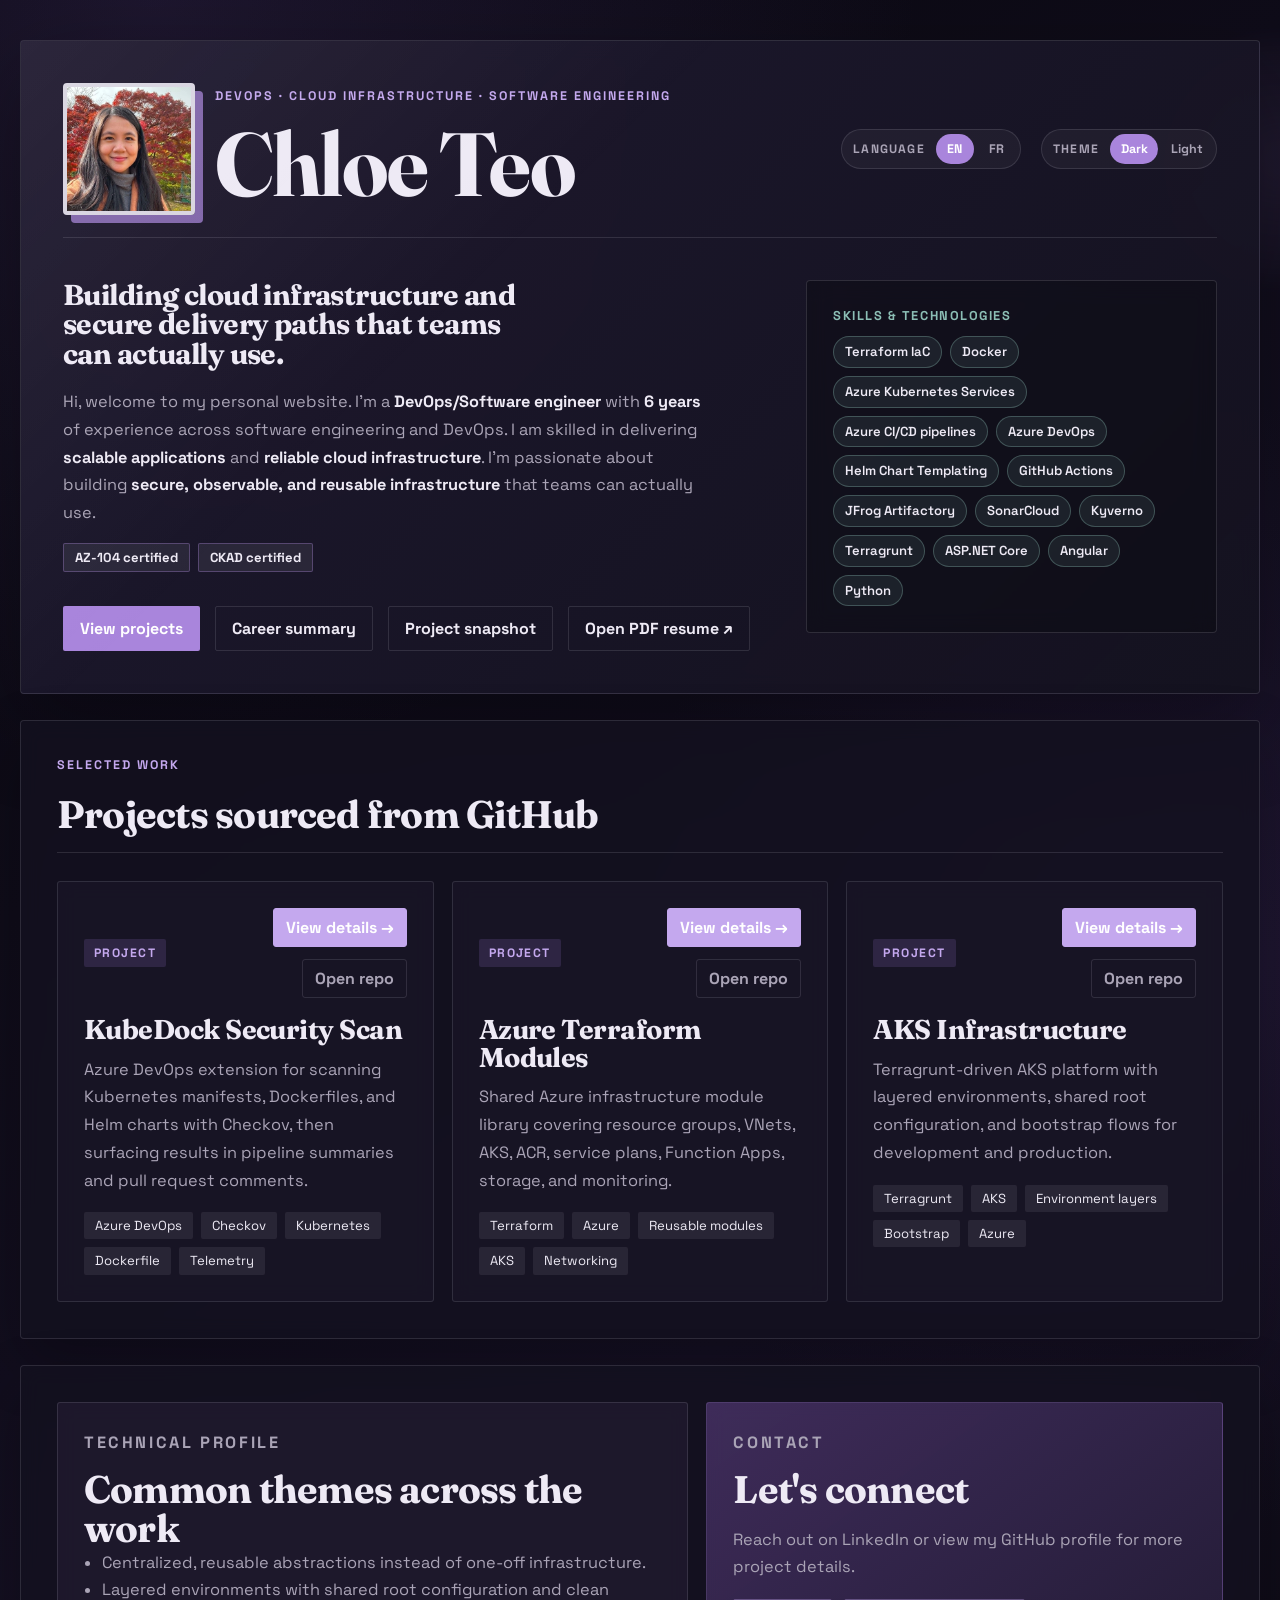
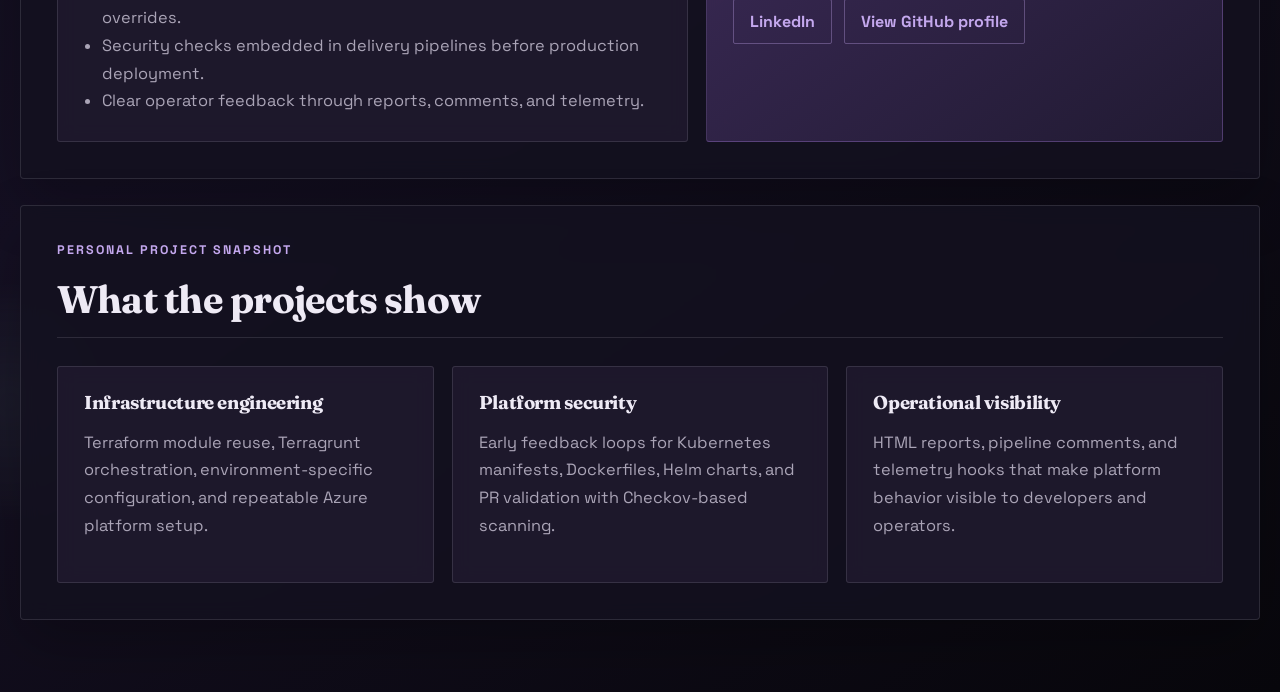
==== commit 9e3d9c78: "added details" ====
--- a/index.html
+++ b/index.html
@@ -36,136 +36,44 @@
       <div class="hero-grid">
         <div>
           <h1 class="hero-title" data-i18n="heroTitle">Building cloud infrastructure and secure delivery paths that teams can actually use.</h1>
-          <p class="lede" data-i18n="heroLede">
-            Hi, welcome to my personal website. I’m a DevOps/Software engineer with 6 years of experience across software engineering and DevOps. I am skilled in delivering scalable applications and reliable cloud infrastructure. I’m passionate about building secure, observable, and reusable infrastructure that teams can actually use.
+          <p class="lede">
+            <span data-i18n="ledeIntro">Hi, welcome to my personal website. I’m a </span><strong data-i18n="ledeRole">DevOps/Software engineer</strong><span data-i18n="ledeExperience"> with </span><strong data-i18n="ledeYears">6 years</strong><span data-i18n="ledeSkills"> of experience across software engineering and DevOps. I am skilled in delivering </span><strong data-i18n="ledeApplications">scalable applications</strong><span data-i18n="ledeInfrastructure"> and </span><strong data-i18n="ledeReliable">reliable cloud infrastructure</strong><span data-i18n="ledePassion">. I’m passionate about building </span><strong data-i18n="ledeSecure">secure, observable, and reusable infrastructure</strong><span data-i18n="ledeClosing"> that teams can actually use.</span>
           </p>
+          <div class="certification-chips">
+            <span class="chip certification-chip" data-i18n="certificationAz104">AZ-104 certified</span>
+            <span class="chip certification-chip" data-i18n="certificationCkad">CKAD certified</span>
+          </div>
           <div class="hero-actions">
             <a class="button button-primary" href="#projects" data-i18n="viewProjects">View projects</a>
-            <a class="button button-secondary" href="#career" data-i18n="careerSummary">Career summary</a>
+            <a class="button button-secondary" href="career.html" data-i18n="careerSummary">Career summary</a>
             <a class="button button-ghost" href="#resume" data-i18n="projectSnapshot">Project snapshot</a>
-            <a class="button button-ghost" href="assets/Resume_ChloéTeo_2026.pdf" target="_blank" rel="noreferrer" data-i18n="openResume">Open PDF resume</a>
+            <a class="button button-ghost" href="assets/Resume_ChloéTeo_2026.pdf" target="_blank" rel="noreferrer" data-i18n="openResume">Open PDF resume ↗</a>
           </div>
         </div>
 
         <aside class="profile-card">
-          <div class="profile-kicker" data-i18n="focusAreas">Focus areas</div>
+          <div class="profile-kicker" data-i18n="focusAreas">Skills &amp; technologies</div>
           <ul class="focus-list">
-            <li data-i18n="focus1">Terraform module design for cloud platforms</li>
-            <li data-i18n="focus2">CI/CD pipeline design and delivery automation</li>
-            <li data-i18n="focus3">Azure Cloud Infra delivery, AKS delivery and bootstrap automation</li>
-            <li data-i18n="focus4">Infra Security scanning and pipeline observability</li>
-            <li data-i18n="focus5">Software engineering and cloud-native application development</li>
+            <li data-i18n="skillTerraform">Terraform IaC</li>
+            <li data-i18n="skillDocker">Docker</li>
+            <li data-i18n="skillAks">Azure Kubernetes Services</li>
+            <li data-i18n="skillAzurePipelines">Azure CI/CD pipelines</li>
+            <li data-i18n="skillAzureDevops">Azure DevOps</li>
+            <li data-i18n="skillHelm">Helm Chart Templating</li>
+            <li data-i18n="skillGithubActions">GitHub Actions</li>
+            <li data-i18n="skillArtifactory">JFrog Artifactory</li>
+            <li data-i18n="skillSonarcloud">SonarCloud</li>
+            <li data-i18n="skillKyverno">Kyverno</li>
+            <li data-i18n="skillTerragrunt">Terragrunt</li>
+            <li data-i18n="skillAspnet">ASP.NET Core</li>
+            <li data-i18n="skillAngular">Angular</li>
+            <li data-i18n="skillPython">Python</li>
           </ul>
         </aside>
       </div>
     </header>
 
     <main>
-      <section class="section" id="career">
-        <div class="section-heading">
-          <p class="eyebrow" data-i18n="careerSummary">Career summary</p>
-          <h2 data-i18n="careerTitle">DevOps and software engineering background</h2>
-        </div>
-
-        <div class="career-grid">
-          <article class="summary-card career-summary-card">
-            <h3 data-i18n="summary">Summary</h3>
-            <p data-i18n="summaryText">
-              DevOps and Software Engineer with 6 years of experience across software engineering and cloud infrastructure, delivering scalable applications and reliable cloud infrastructure.
-              Azure Administrator Associate (AZ-104) certified and Certified Kubernetes Application Developer (CKAD) certified.
-            </p>
-          </article>
-
-          <div class="skill-grid">
-            <article class="summary-card skill-card">
-              <h3 data-i18n="devopsEngineer">DevOps Engineer</h3>
-              <p data-i18n="devopsSkills">
-                Docker, Terraform IAC, Terragrunt, Azure Kubernetes Services, Azure CI/CD pipelines, Azure DevOps,
-                Azure Storage Accounts, Helm Chart Templating, GitHub Actions, JFrog Artifactory, SonarCloud, Python, Kyverno.
-              </p>
-            </article>
-            <article class="summary-card skill-card">
-              <h3 data-i18n="softwareEngineer">Software Engineer</h3>
-              <p data-i18n="softwareSkills">
-                ASP.NET Core, Angular, Azure Application Insights, Azure Batch, AWS CloudWatch, MSAL Service,
-                Azure MSSQL Server migration, Vue 3.
-              </p>
-            </article>
-          </div>
-
-          <div class="experience-grid">
-            <article class="detail-panel exp-card">
-              <div class="exp-meta" data-i18n="experienceOrsted">DevOps & Software Engineer · Ørsted · Kuala Lumpur, Malaysia · Oct 2022 – Jun 2026</div>
-              <ul class="timeline-list">
-                <li data-i18n="orsted1">Reduced Azure resource provisioning time from about 1 day to under 30 minutes by refactoring a shared Terraform project structure across 22 state files and modularizing Azure role assignments.</li>
-                <li data-i18n="orsted2">Enabled self-service Azure resource provisioning through an Azure pipeline that generated configuration files and triggered Terraform deployments.</li>
-                <li data-i18n="orsted3">Accelerated Azure-to-AWS migration by implementing centralized GitHub Actions workflows, cutting new app deployment effort from 3 days to 2 hours.</li>
-                <li data-i18n="orsted4">Improved Excel export performance by reducing memory consumption by 50 percent through migration from ClosedXML to OpenXML SDK in an ASP.NET Core worker service.</li>
-                <li data-i18n="orsted5">Supported application security and audit compliance for a reporting system used by about 150 users across Denmark, UK, and Asia.</li>
-                <li data-i18n="orsted6">Improved observability by migrating application monitoring to OpenTelemetry and integrating AWS CloudWatch and X-Ray for an application used by about 50 users across UK, Denmark, and Asia.</li>
-              </ul>
-            </article>
-
-            <article class="detail-panel exp-card">
-              <div class="exp-meta" data-i18n="experienceGhl">Web Developer · GHL Systems Berhad · Kuala Lumpur, Malaysia · Nov 2021 – Sep 2022</div>
-              <ul class="timeline-list">
-                <li data-i18n="ghl1">Migrated legacy frontend from Dojo Toolkit to Vue 3.</li>
-                <li data-i18n="ghl2">Updated Java backend APIs to return standardized REST JSON responses for modern frontend compatibility.</li>
-              </ul>
-            </article>
-
-            <article class="detail-panel exp-card">
-              <div class="exp-meta" data-i18n="experienceDhl">Middleware Developer · DHL IT Services · Kuala Lumpur, Malaysia · May 2020 – Nov 2021</div>
-              <ul class="timeline-list">
-                <li data-i18n="dhl1">Developed and enhanced enterprise middleware solutions using IBM ACE 11 and Software AG webMethods.</li>
-                <li data-i18n="dhl2">Supported more than 200 message flow processes and up to 300K daily messages through IBM MQ for business-critical data exchange.</li>
-                <li data-i18n="dhl3">Delivered ESQL-based enhancements, fixes, and feature improvements with clear technical documentation for cross-team understanding.</li>
-              </ul>
-            </article>
-          </div>
-
-          <div class="split-section career-lower">
-            <article class="detail-panel">
-              <p class="eyebrow" data-i18n="education">Education</p>
-              <h3 data-i18n="degree">Bachelor's Degree | Computer Science | Yonsei University</h3>
-              <p data-i18n="educationDetails">Seoul, South Korea · 2016 – 2020</p>
-            </article>
-            <article class="detail-panel">
-              <p class="eyebrow" data-i18n="languages">Languages</p>
-              <h3>English, Mandarin, Korean, Malay, French</h3>
-              <p data-i18n="languageDetails">English (fluent), Mandarin (mother tongue), Korean (fluent daily), Malay (intermediate), French (upper beginner).</p>
-            </article>
-          </div>
-        </div>
-      </section>
-
-      <section class="section" id="resume">
-        <div class="section-heading">
-          <p class="eyebrow" data-i18n="projectSnapshot">Personal project snapshot</p>
-          <h2 data-i18n="projectsShow">What the projects show</h2>
-        </div>
-        <div class="resume-grid">
-          <article class="summary-card">
-            <h3 data-i18n="infrastructureEngineering">Infrastructure engineering</h3>
-            <p data-i18n="infrastructureText">
-              Terraform module reuse, Terragrunt orchestration, environment-specific configuration, and repeatable Azure platform setup.
-            </p>
-          </article>
-          <article class="summary-card">
-            <h3 data-i18n="platformSecurity">Platform security</h3>
-            <p data-i18n="platformText">
-              Early feedback loops for Kubernetes manifests, Dockerfiles, Helm charts, and PR validation with Checkov-based scanning.
-            </p>
-          </article>
-          <article class="summary-card">
-            <h3 data-i18n="operationalVisibility">Operational visibility</h3>
-            <p data-i18n="operationalText">
-              HTML reports, pipeline comments, and telemetry hooks that make platform behavior visible to developers and operators.
-            </p>
-          </article>
-        </div>
-      </section>
-
       <section class="section" id="projects">
         <div class="section-heading">
           <p class="eyebrow" data-i18n="selectedWork">Selected work</p>
@@ -197,6 +105,33 @@
           </div>
         </article>
       </section>
+
+      <section class="section" id="resume">
+        <div class="section-heading">
+          <p class="eyebrow" data-i18n="projectSnapshot">Personal project snapshot</p>
+          <h2 data-i18n="projectsShow">What the projects show</h2>
+        </div>
+        <div class="resume-grid">
+          <article class="summary-card">
+            <h3 data-i18n="infrastructureEngineering">Infrastructure engineering</h3>
+            <p data-i18n="infrastructureText">
+              Terraform module reuse, Terragrunt orchestration, environment-specific configuration, and repeatable Azure platform setup.
+            </p>
+          </article>
+          <article class="summary-card">
+            <h3 data-i18n="platformSecurity">Platform security</h3>
+            <p data-i18n="platformText">
+              Early feedback loops for Kubernetes manifests, Dockerfiles, Helm charts, and PR validation with Checkov-based scanning.
+            </p>
+          </article>
+          <article class="summary-card">
+            <h3 data-i18n="operationalVisibility">Operational visibility</h3>
+            <p data-i18n="operationalText">
+              HTML reports, pipeline comments, and telemetry hooks that make platform behavior visible to developers and operators.
+            </p>
+          </article>
+        </div>
+      </section>
     </main>
   </div>
 
@@ -204,12 +139,14 @@
     <article class="project-card">
       <div class="project-topline">
         <span class="project-pill" data-i18n="project">Project</span>
-        <a class="project-link" target="_blank" rel="noreferrer" data-i18n="openRepo">Open repo</a>
+        <div class="project-links">
+          <a class="project-link" data-project-page data-i18n="viewProject">View details →</a>
+          <a class="project-source" target="_blank" rel="noreferrer" data-i18n="openRepo">Open repo</a>
+        </div>
       </div>
       <h3 class="project-title"></h3>
       <p class="project-description"></p>
       <div class="project-chips"></div>
-      <div class="project-readme"></div>
     </article>
   </template>
 
--- a/styles.css
+++ b/styles.css
@@ -284,11 +284,36 @@
   margin: 20px 0 0;
 }
 
+.lede strong {
+  color: var(--text);
+  font-weight: 700;
+}
+
+.certification-chips {
+  display: flex;
+  flex-wrap: wrap;
+  gap: 8px;
+  margin-top: 16px;
+}
+
+.project-header-certifications {
+  margin: -18px 0 22px;
+}
+
+.certification-chip {
+  border: 1px solid rgba(169, 133, 220, 0.34);
+  border-radius: 999px;
+  background: var(--accent-soft);
+  color: var(--accent-strong);
+  font-weight: 700;
+}
+
 .hero-actions {
   display: flex;
   flex-wrap: nowrap;
-  gap: 10px;
-  margin-top: 34px;
+  gap: 15px;
+  margin-top: 32px;
+  padding-top: 2px;
   overflow-x: auto;
 }
 
@@ -330,6 +355,20 @@
   background: transparent;
   border-color: var(--line);
   text-decoration: none;
+}
+
+.hero-actions .button-secondary,
+.hero-actions .button-ghost {
+  transition: transform 160ms ease, border-color 160ms ease, color 160ms ease;
+}
+
+.hero-actions .button-secondary:hover,
+.hero-actions .button-secondary:focus-visible,
+.hero-actions .button-ghost:hover,
+.hero-actions .button-ghost:focus-visible {
+  border-color: var(--accent-strong);
+  color: var(--accent-strong);
+  transform: translateY(-1px);
 }
 
 .button-ghost {
@@ -356,7 +395,13 @@
 }
 
 .profile-card .focus-list {
+  display: flex;
+  flex-wrap: wrap;
+  gap: 8px;
+  margin: 0;
+  padding: 0;
   color: rgba(232, 238, 232, 0.78);
+  list-style: none;
 }
 
 html[data-theme='light'] .profile-card .focus-list {
@@ -367,6 +412,22 @@
 .timeline-list {
   margin: 0;
   padding-left: 18px;
+}
+
+.focus-list li {
+  padding: 7px 11px;
+  border: 1px solid rgba(140, 190, 181, 0.32);
+  border-radius: 999px;
+  background: rgba(140, 190, 181, 0.1);
+  color: var(--text);
+  font-size: 0.82rem;
+  font-weight: 600;
+  line-height: 1.2;
+}
+
+html[data-theme='light'] .focus-list li {
+  border-color: rgba(79, 146, 135, 0.3);
+  background: rgba(79, 146, 135, 0.08);
 }
 
 .section {
@@ -439,6 +500,70 @@
   color: var(--muted);
 }
 
+.achievements-panel {
+  background: var(--panel-strong);
+  border-top: 4px solid var(--accent);
+}
+
+.achievements-panel .eyebrow {
+  color: var(--accent-strong);
+}
+
+.achievements-panel > p:not(.eyebrow) {
+  max-width: 70ch;
+}
+
+.achievement-list {
+  display: grid;
+  gap: 10px;
+  margin-top: 20px;
+}
+
+.achievement-item {
+  border-top: 1px solid var(--line);
+}
+
+.achievement-item:last-child {
+  border-bottom: 1px solid var(--line);
+}
+
+.achievement-item summary {
+  padding: 16px 28px 16px 0;
+  color: var(--text);
+  cursor: pointer;
+  font-weight: 600;
+  line-height: 1.55;
+  list-style-position: outside;
+}
+
+.achievement-item summary::marker {
+  color: var(--accent-strong);
+}
+
+.achievement-detail {
+  max-width: 78ch;
+  padding: 0 28px 16px 0;
+}
+
+.achievement-detail p {
+  margin: 0;
+}
+
+.achievement-detail-list {
+  margin: 0;
+  padding-left: 20px;
+}
+
+.achievement-detail-list li + li {
+  margin-top: 8px;
+}
+
+.achievement-detail .achievement-tools {
+  margin-top: 10px;
+  color: var(--accent-strong);
+  font-size: 0.9rem;
+}
+
 .skill-card {
   background: var(--panel-strong);
   border-top: 4px solid var(--teal);
@@ -472,6 +597,14 @@
   justify-content: space-between;
   gap: 12px;
   margin-bottom: 18px;
+}
+
+.project-links {
+  display: flex;
+  flex-wrap: wrap;
+  align-items: center;
+  justify-content: flex-end;
+  gap: 12px;
 }
 
 .project-pill {
@@ -489,10 +622,69 @@
 }
 
 .project-link,
+.project-source,
 .inline-link {
   color: var(--accent-strong);
   font-weight: 700;
   text-decoration: none;
+}
+
+.project-link {
+  display: inline-flex;
+  align-items: center;
+  min-height: 34px;
+  padding: 8px 12px;
+  border: 1px solid var(--accent-strong);
+  border-radius: 3px;
+  background: var(--accent-strong);
+  color: #fff;
+  transition: transform 160ms ease, background 160ms ease;
+}
+
+.project-link:hover,
+.project-link:focus-visible {
+  background: var(--accent);
+  color: #fff;
+  transform: translateY(-1px);
+}
+
+.project-availability-panel .inline-link {
+  display: inline-flex;
+  align-items: center;
+  min-height: 34px;
+  padding: 8px 12px;
+  border: 1px solid var(--accent-strong);
+  border-radius: 3px;
+  background: var(--accent-strong);
+  color: #fff;
+  transition: transform 160ms ease, background 160ms ease;
+}
+
+.project-availability-panel .inline-link:hover,
+.project-availability-panel .inline-link:focus-visible {
+  background: var(--accent);
+  color: #fff;
+  transform: translateY(-1px);
+}
+
+.project-source {
+  display: inline-flex;
+  align-items: center;
+  min-height: 34px;
+  padding: 8px 12px;
+  border: 1px solid var(--line);
+  border-radius: 3px;
+  background: transparent;
+  color: var(--muted);
+  text-decoration: none;
+  transition: transform 160ms ease, border-color 160ms ease, color 160ms ease;
+}
+
+.project-source:hover,
+.project-source:focus-visible {
+  border-color: var(--accent-strong);
+  color: var(--accent-strong);
+  transform: translateY(-1px);
 }
 
 .contact-links {
@@ -516,6 +708,7 @@
   display: flex;
   flex-wrap: wrap;
   gap: 8px;
+  margin-top: 14px;
 }
 
 .chip {
@@ -535,17 +728,131 @@
   border-top: 1px solid var(--line);
 }
 
-.project-readme ul {
+.project-readme ul,
+.project-readme-content ul {
   margin: 0;
   padding-left: 18px;
 }
 
+.project-readme-content > ul {
+  margin-bottom: 24px;
+}
+
+.project-readme-content h3 {
+  margin: 26px 0 8px;
+  color: var(--text);
+  font-size: 1.05rem;
+  line-height: 1.3;
+}
+
+.project-readme-content h3 + ul {
+  margin-bottom: 20px;
+}
+
+.project-detail-grid {
+  display: grid;
+  gap: 18px;
+}
+
+.project-detail-grid > .resume-grid {
+  grid-template-columns: repeat(2, minmax(0, 1fr));
+}
+
+.project-media-grid {
+  display: grid;
+  grid-template-columns: repeat(2, minmax(0, 1fr));
+  gap: 18px;
+}
+
+.project-media {
+  margin: 0;
+}
+
+.project-media-featured {
+  grid-column: 1 / -1;
+}
+
+.project-media video {
+  display: block;
+  width: 100%;
+  max-height: 520px;
+  border: 1px solid var(--line);
+  border-radius: 3px;
+  background: #000;
+}
+
+.project-media img {
+  display: block;
+  width: 100%;
+  max-height: 720px;
+  object-fit: contain;
+  border: 1px solid var(--line);
+  border-radius: 3px;
+  background: #fff;
+}
+
+.project-media figcaption {
+  margin-top: 8px;
+  color: var(--muted);
+  font-size: 0.86rem;
+  font-weight: 600;
+}
+
+.project-detail-intro {
+  display: grid;
+  gap: 18px;
+}
+
+.kubedock-project-intro {
+  grid-template-columns: minmax(0, 1fr) minmax(280px, 0.42fr);
+  align-items: start;
+}
+
+.kubedock-project-intro > .hero-actions {
+  margin-top: 0;
+}
+
+.kubedock-project-intro > .project-availability-panel {
+  grid-column: 2;
+  grid-row: 1 / span 2;
+}
+.project-detail-intro > .hero-actions .button-secondary::after {
+  content: ' ↗';
+}
+
+.project-readme-content {
+  max-height: 720px;
+  margin: 0;
+  overflow: auto;
+  white-space: normal;
+  color: var(--muted);
+  font: inherit;
+  line-height: 1.7;
+}
+
 .split-section {
   grid-template-columns: minmax(0, 1.1fr) minmax(0, 0.9fr);
 }
 
 .detail-panel {
   background: var(--panel-strong);
+}
+
+.project-detail-grid .resume-grid .eyebrow,
+.detail-label {
+  display: inline-flex;
+  width: fit-content;
+  margin: 0 0 14px;
+  padding: 7px 11px;
+  border: 1px solid var(--accent-strong);
+  border-radius: 999px;
+  background: var(--accent-soft);
+  color: var(--accent-strong);
+  font-size: 0.76rem;
+  font-weight: 800;
+  letter-spacing: 0.08em;
+  line-height: 1;
+  text-transform: uppercase;
 }
 
 .accent-panel {
@@ -580,14 +887,29 @@
 
 @media (max-width: 960px) {
   .hero-grid,
+  .project-detail-intro,
   .resume-grid,
   .project-grid,
+  .project-media-grid,
   .skill-grid,
   .career-lower,
   .split-section {
     grid-template-columns: 1fr;
   }
 
+  .kubedock-project-intro {
+    grid-template-columns: 1fr;
+  }
+
+  .kubedock-project-intro > .project-availability-panel {
+    grid-column: auto;
+    grid-row: auto;
+  }
+
+  .project-detail-grid > .resume-grid {
+    grid-template-columns: 1fr;
+  }
+
   .hero-intro h2 {
     max-width: none;
   }
@@ -649,6 +971,7 @@
   .orb,
   .hero-actions,
   .project-link,
+  .project-source,
   .inline-link {
     display: none !important;
   }
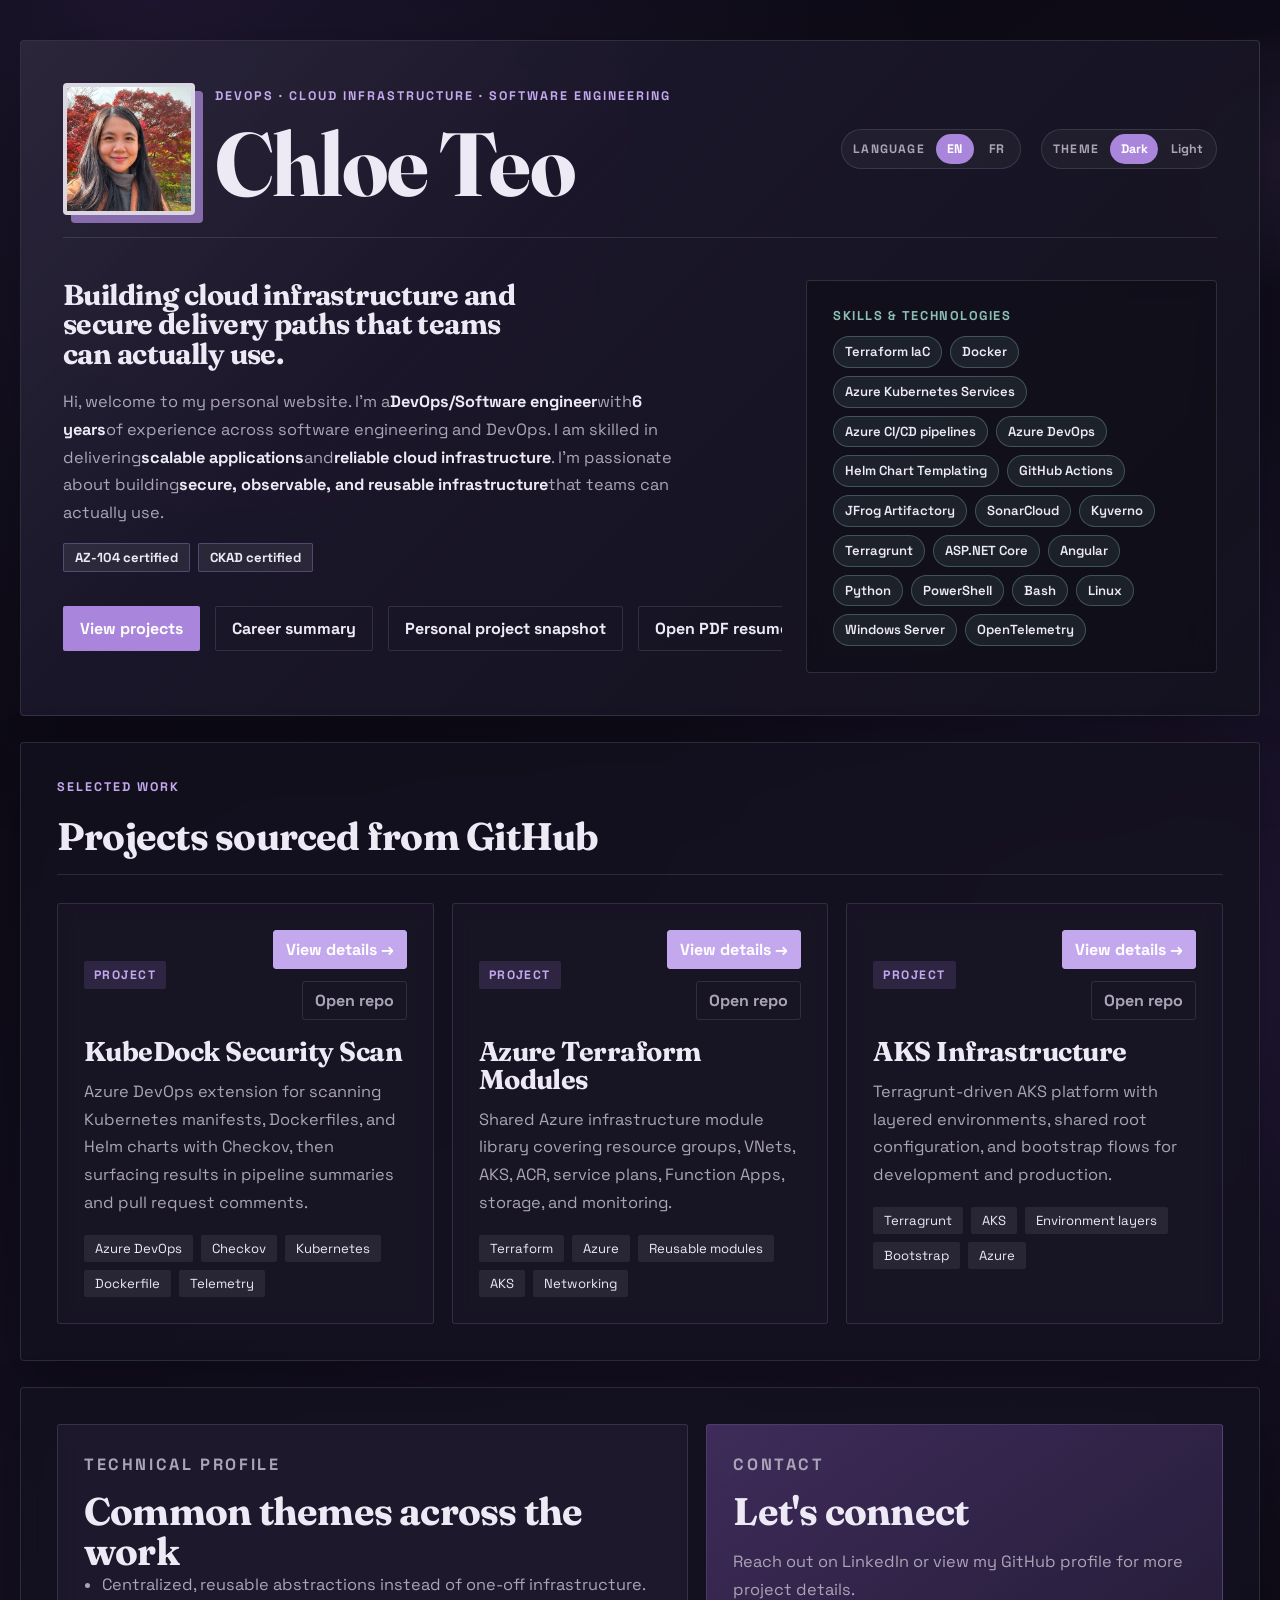
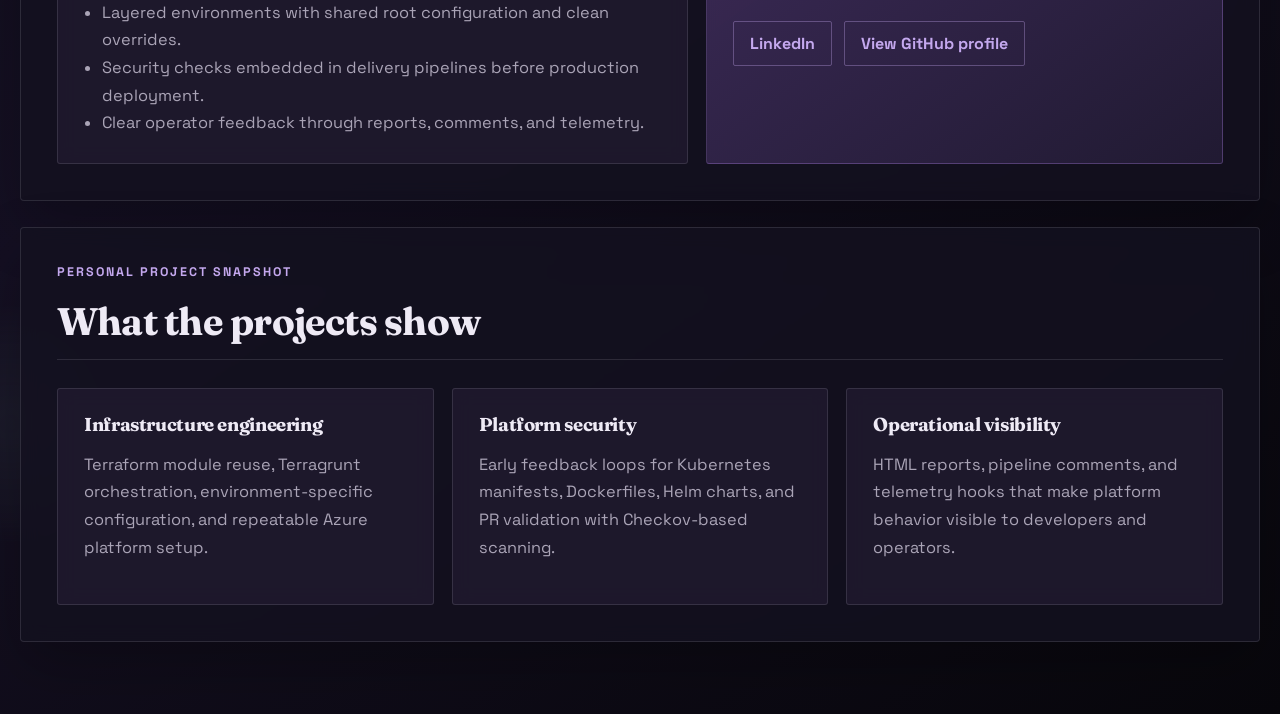
==== commit cae1e310: "updated" ====
--- a/index.html
+++ b/index.html
@@ -68,6 +68,11 @@
             <li data-i18n="skillAspnet">ASP.NET Core</li>
             <li data-i18n="skillAngular">Angular</li>
             <li data-i18n="skillPython">Python</li>
+            <li data-i18n="skillPowershell">PowerShell</li>
+            <li data-i18n="skillBash">Bash</li>
+            <li data-i18n="skillLinux">Linux</li>
+            <li data-i18n="skillWindowsServer">Windows Server</li>
+            <li data-i18n="skillOpenTelemetry">OpenTelemetry</li>
           </ul>
         </aside>
       </div>
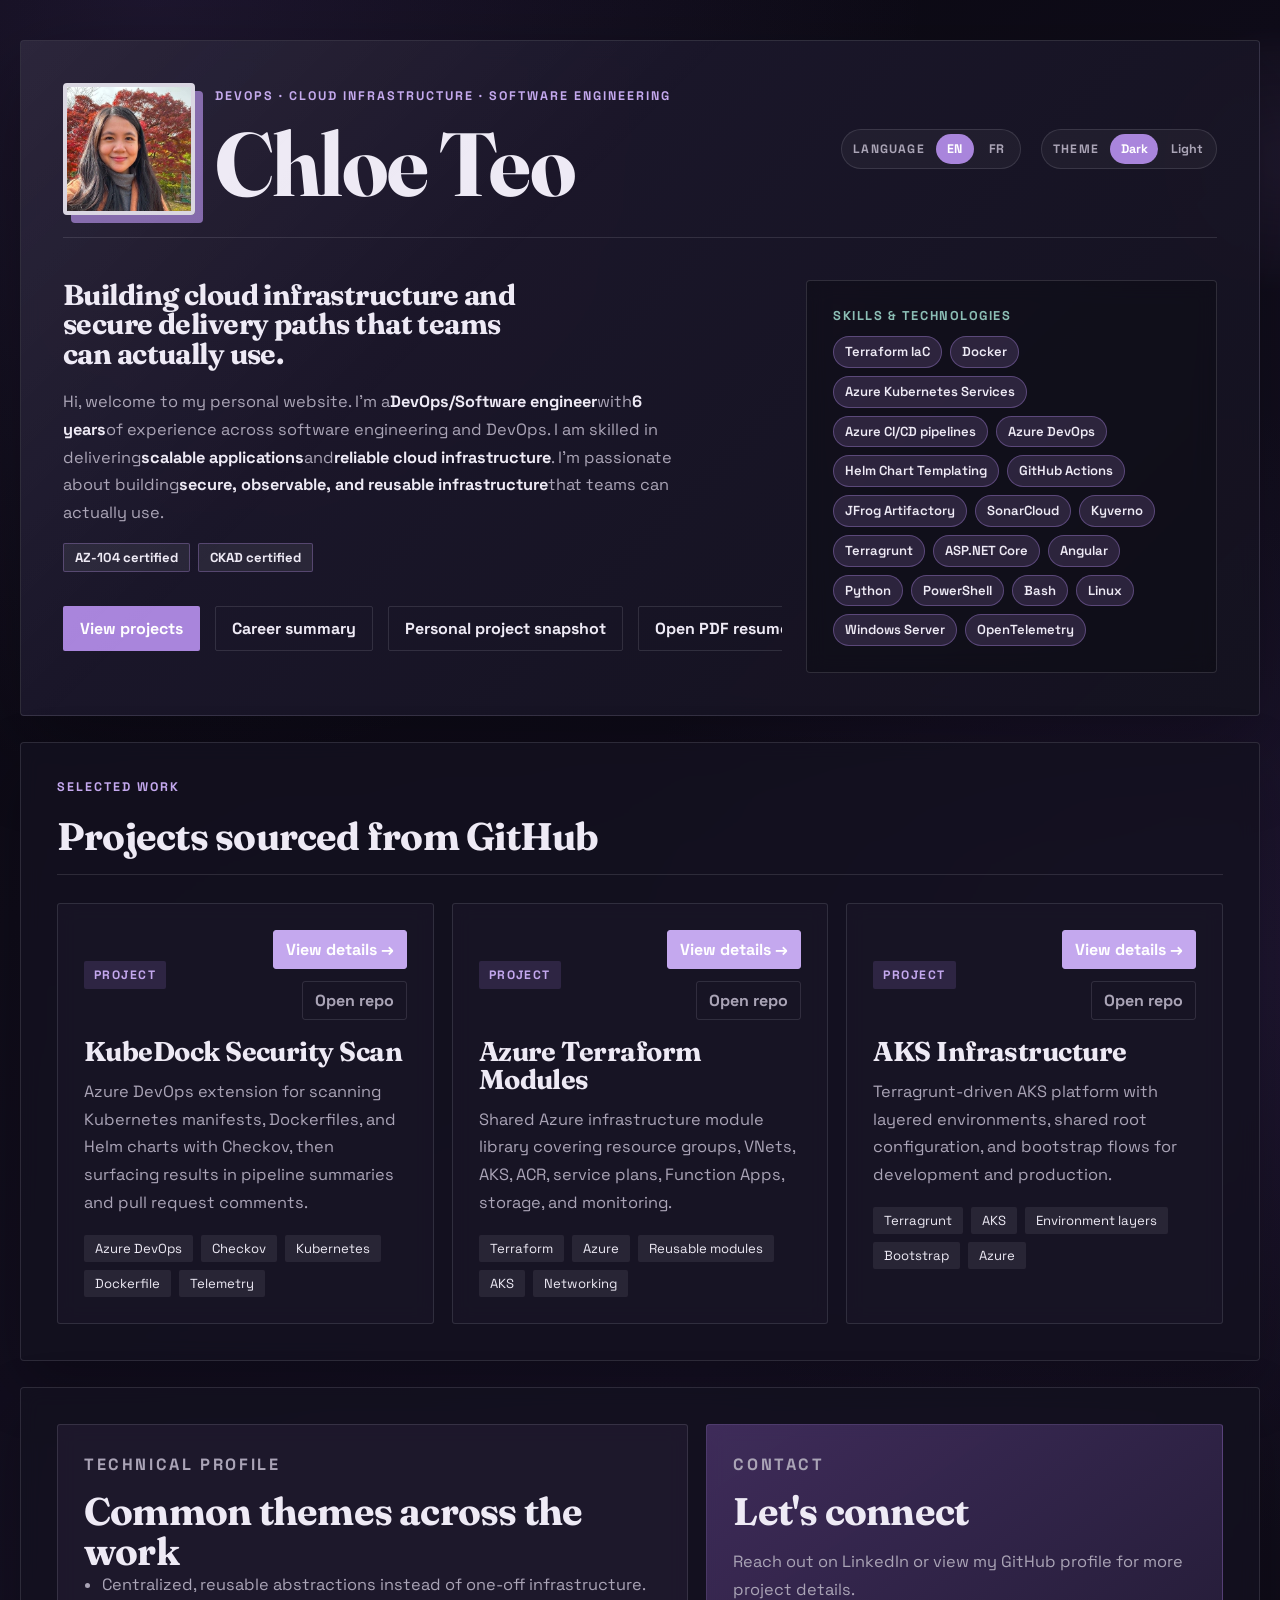
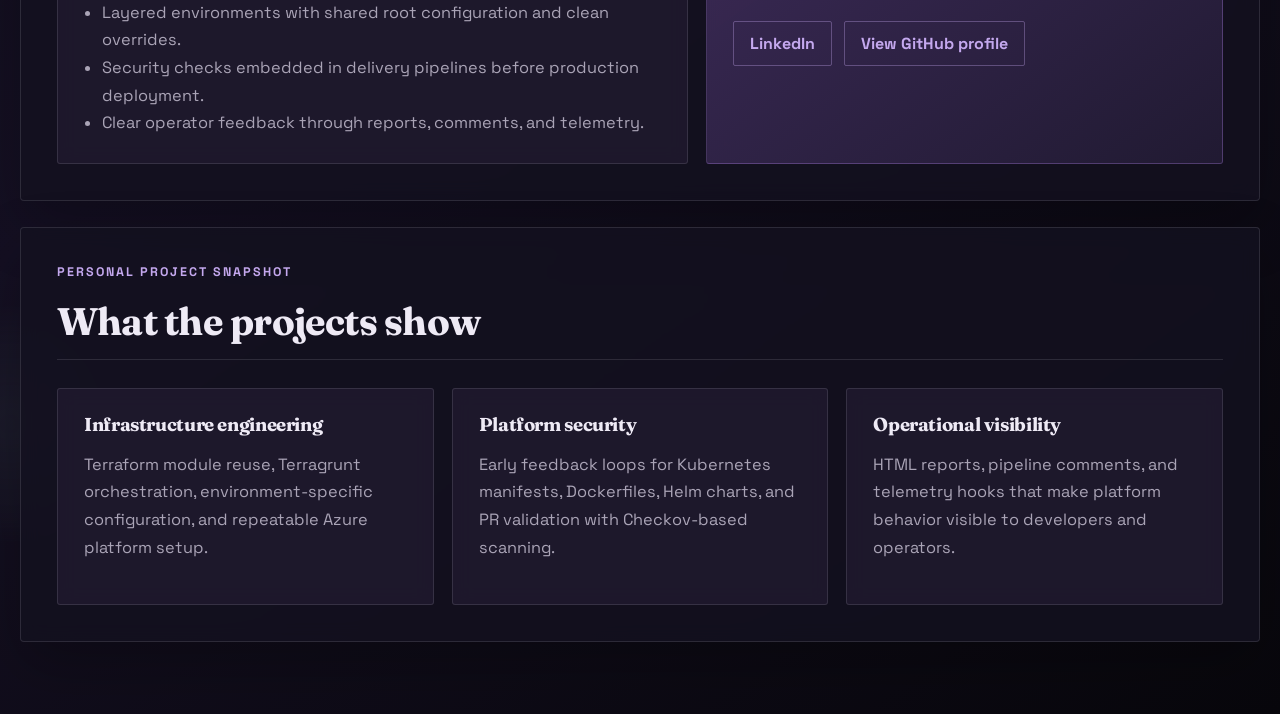
==== commit 203d85ec: "updated" ====
--- a/index.html
+++ b/index.html
@@ -53,27 +53,7 @@
 
         <aside class="profile-card">
           <div class="profile-kicker" data-i18n="focusAreas">Skills &amp; technologies</div>
-          <ul class="focus-list">
-            <li data-i18n="skillTerraform">Terraform IaC</li>
-            <li data-i18n="skillDocker">Docker</li>
-            <li data-i18n="skillAks">Azure Kubernetes Services</li>
-            <li data-i18n="skillAzurePipelines">Azure CI/CD pipelines</li>
-            <li data-i18n="skillAzureDevops">Azure DevOps</li>
-            <li data-i18n="skillHelm">Helm Chart Templating</li>
-            <li data-i18n="skillGithubActions">GitHub Actions</li>
-            <li data-i18n="skillArtifactory">JFrog Artifactory</li>
-            <li data-i18n="skillSonarcloud">SonarCloud</li>
-            <li data-i18n="skillKyverno">Kyverno</li>
-            <li data-i18n="skillTerragrunt">Terragrunt</li>
-            <li data-i18n="skillAspnet">ASP.NET Core</li>
-            <li data-i18n="skillAngular">Angular</li>
-            <li data-i18n="skillPython">Python</li>
-            <li data-i18n="skillPowershell">PowerShell</li>
-            <li data-i18n="skillBash">Bash</li>
-            <li data-i18n="skillLinux">Linux</li>
-            <li data-i18n="skillWindowsServer">Windows Server</li>
-            <li data-i18n="skillOpenTelemetry">OpenTelemetry</li>
-          </ul>
+          <ul class="focus-list" data-skills-list></ul>
         </aside>
       </div>
     </header>
--- a/styles.css
+++ b/styles.css
@@ -400,7 +400,7 @@
   gap: 8px;
   margin: 0;
   padding: 0;
-  color: rgba(232, 238, 232, 0.78);
+  color: rgba(232, 238, 232, 0.82);
   list-style: none;
 }
 
@@ -416,9 +416,9 @@
 
 .focus-list li {
   padding: 7px 11px;
-  border: 1px solid rgba(140, 190, 181, 0.32);
+  border: 1px solid rgba(169, 133, 220, 0.38);
   border-radius: 999px;
-  background: rgba(140, 190, 181, 0.1);
+  background: rgba(169, 133, 220, 0.18);
   color: var(--text);
   font-size: 0.82rem;
   font-weight: 600;
@@ -426,8 +426,8 @@
 }
 
 html[data-theme='light'] .focus-list li {
-  border-color: rgba(79, 146, 135, 0.3);
-  background: rgba(79, 146, 135, 0.08);
+  border-color: rgba(141, 106, 195, 0.34);
+  background: rgba(141, 106, 195, 0.14);
 }
 
 .section {
@@ -945,6 +945,18 @@
     overflow-x: visible;
   }
 
+  .hero-grid > div {
+    display: contents;
+  }
+
+  .hero-grid .profile-card {
+    order: 1;
+  }
+
+  .hero-grid .hero-actions {
+    order: 2;
+  }
+
   .button {
     width: 100%;
   }
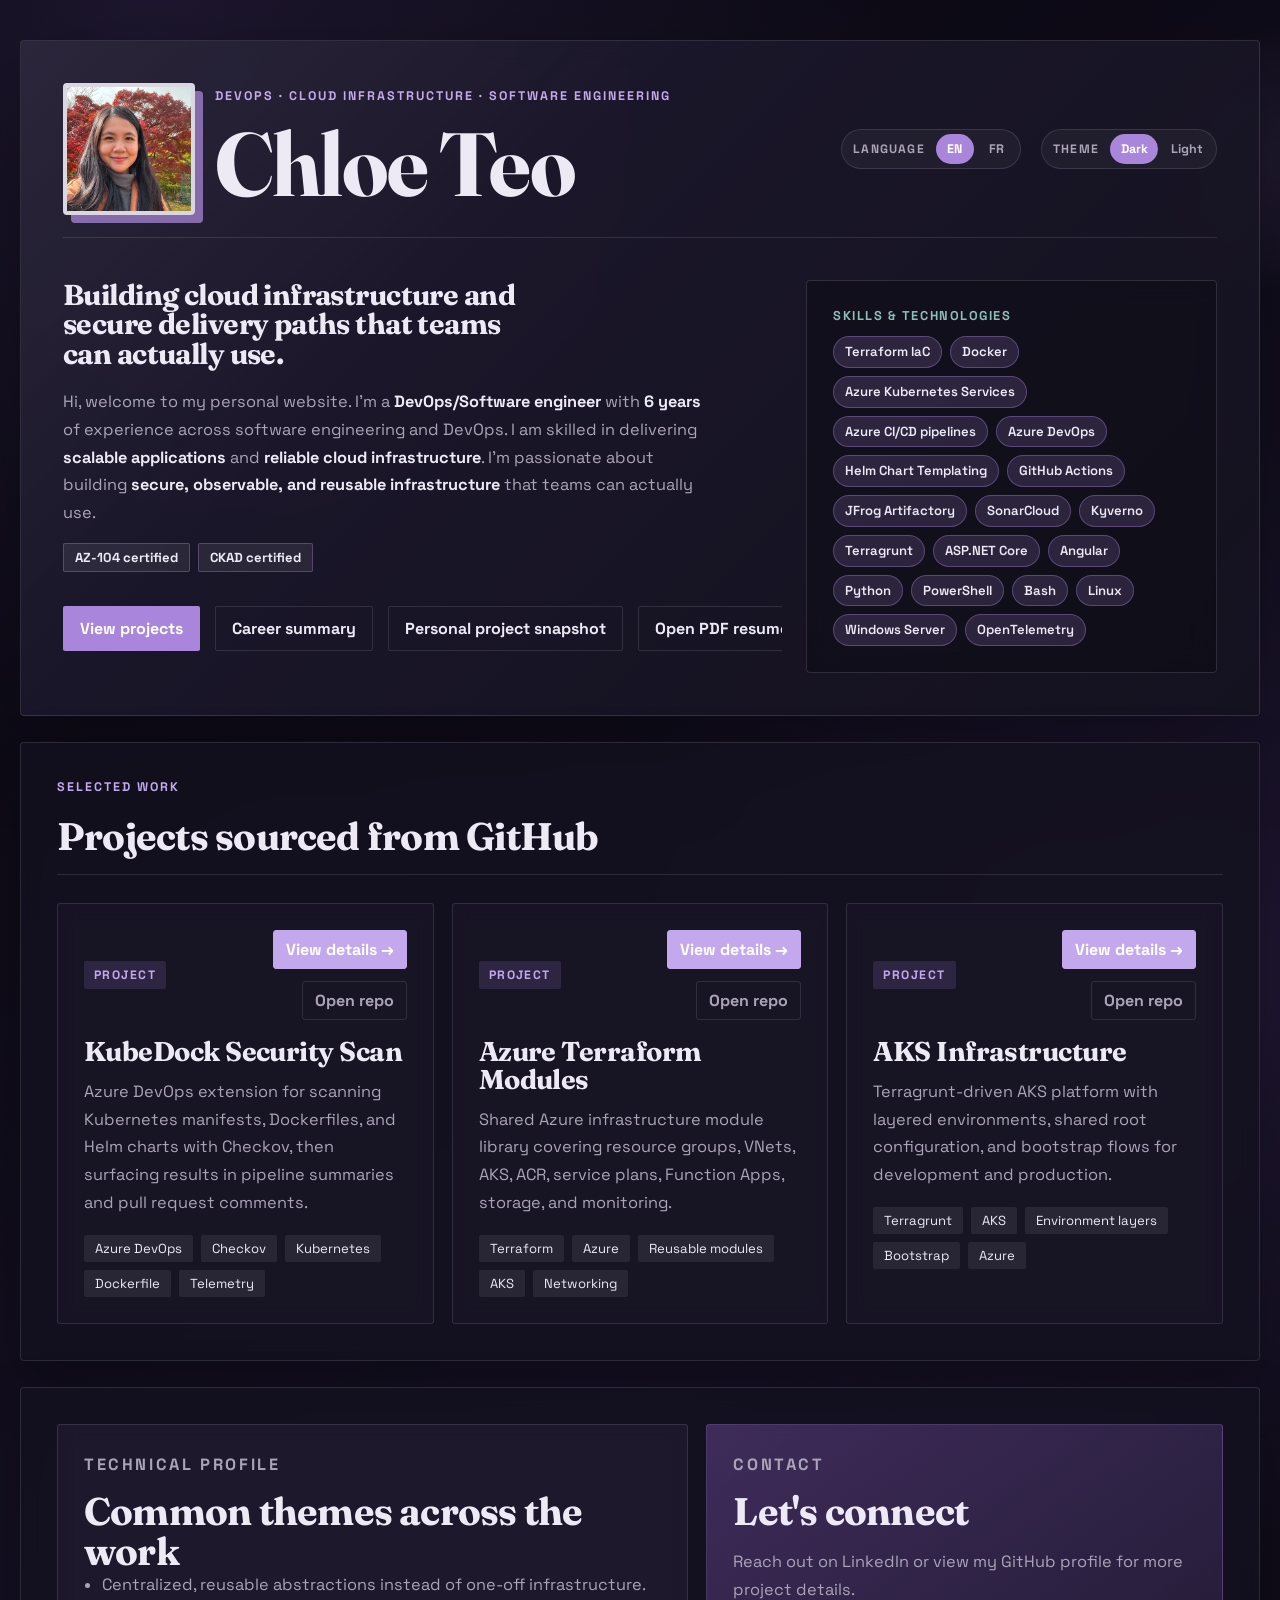
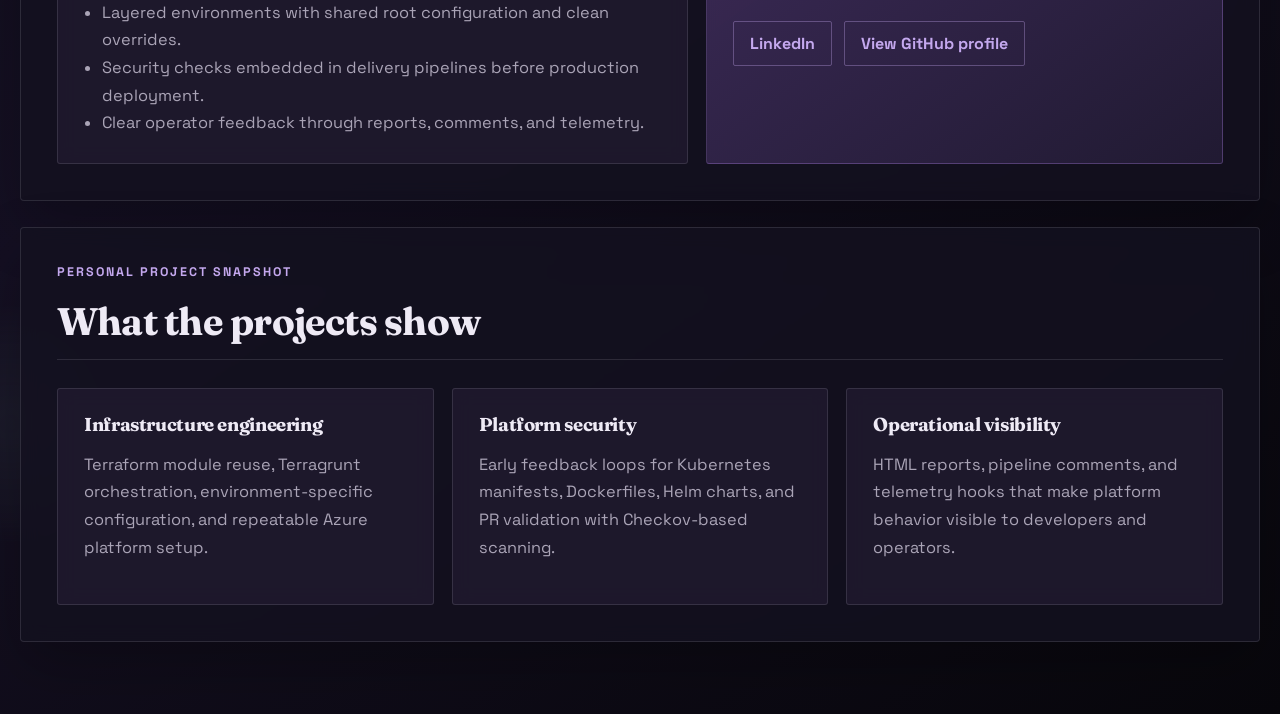
==== commit f0a4c0d8: "updated" ====
--- a/index.html
+++ b/index.html
@@ -37,7 +37,7 @@
         <div>
           <h1 class="hero-title" data-i18n="heroTitle">Building cloud infrastructure and secure delivery paths that teams can actually use.</h1>
           <p class="lede">
-            <span data-i18n="ledeIntro">Hi, welcome to my personal website. I’m a </span><strong data-i18n="ledeRole">DevOps/Software engineer</strong><span data-i18n="ledeExperience"> with </span><strong data-i18n="ledeYears">6 years</strong><span data-i18n="ledeSkills"> of experience across software engineering and DevOps. I am skilled in delivering </span><strong data-i18n="ledeApplications">scalable applications</strong><span data-i18n="ledeInfrastructure"> and </span><strong data-i18n="ledeReliable">reliable cloud infrastructure</strong><span data-i18n="ledePassion">. I’m passionate about building </span><strong data-i18n="ledeSecure">secure, observable, and reusable infrastructure</strong><span data-i18n="ledeClosing"> that teams can actually use.</span>
+            <span data-i18n="ledeIntro">Hi, welcome to my personal website. I’m a </span><strong data-i18n="ledeRole">DevOps/Software engineer</strong><span data-i18n="ledeExperience"> with </span><strong data-i18n="ledeYears">6 years</strong><span data-i18n="ledeSkills"> of experience across software engineering and DevOps. I am skilled in delivering  </span><strong data-i18n="ledeApplications">scalable applications</strong><span data-i18n="ledeInfrastructure"> and  </span><strong data-i18n="ledeReliable">reliable cloud infrastructure</strong><span data-i18n="ledePassion">. I’m passionate about building  </span><strong data-i18n="ledeSecure"> secure, observable, and reusable infrastructure </strong><span data-i18n="ledeClosing"> that teams can actually use.</span>
           </p>
           <div class="certification-chips">
             <span class="chip certification-chip" data-i18n="certificationAz104">AZ-104 certified</span>
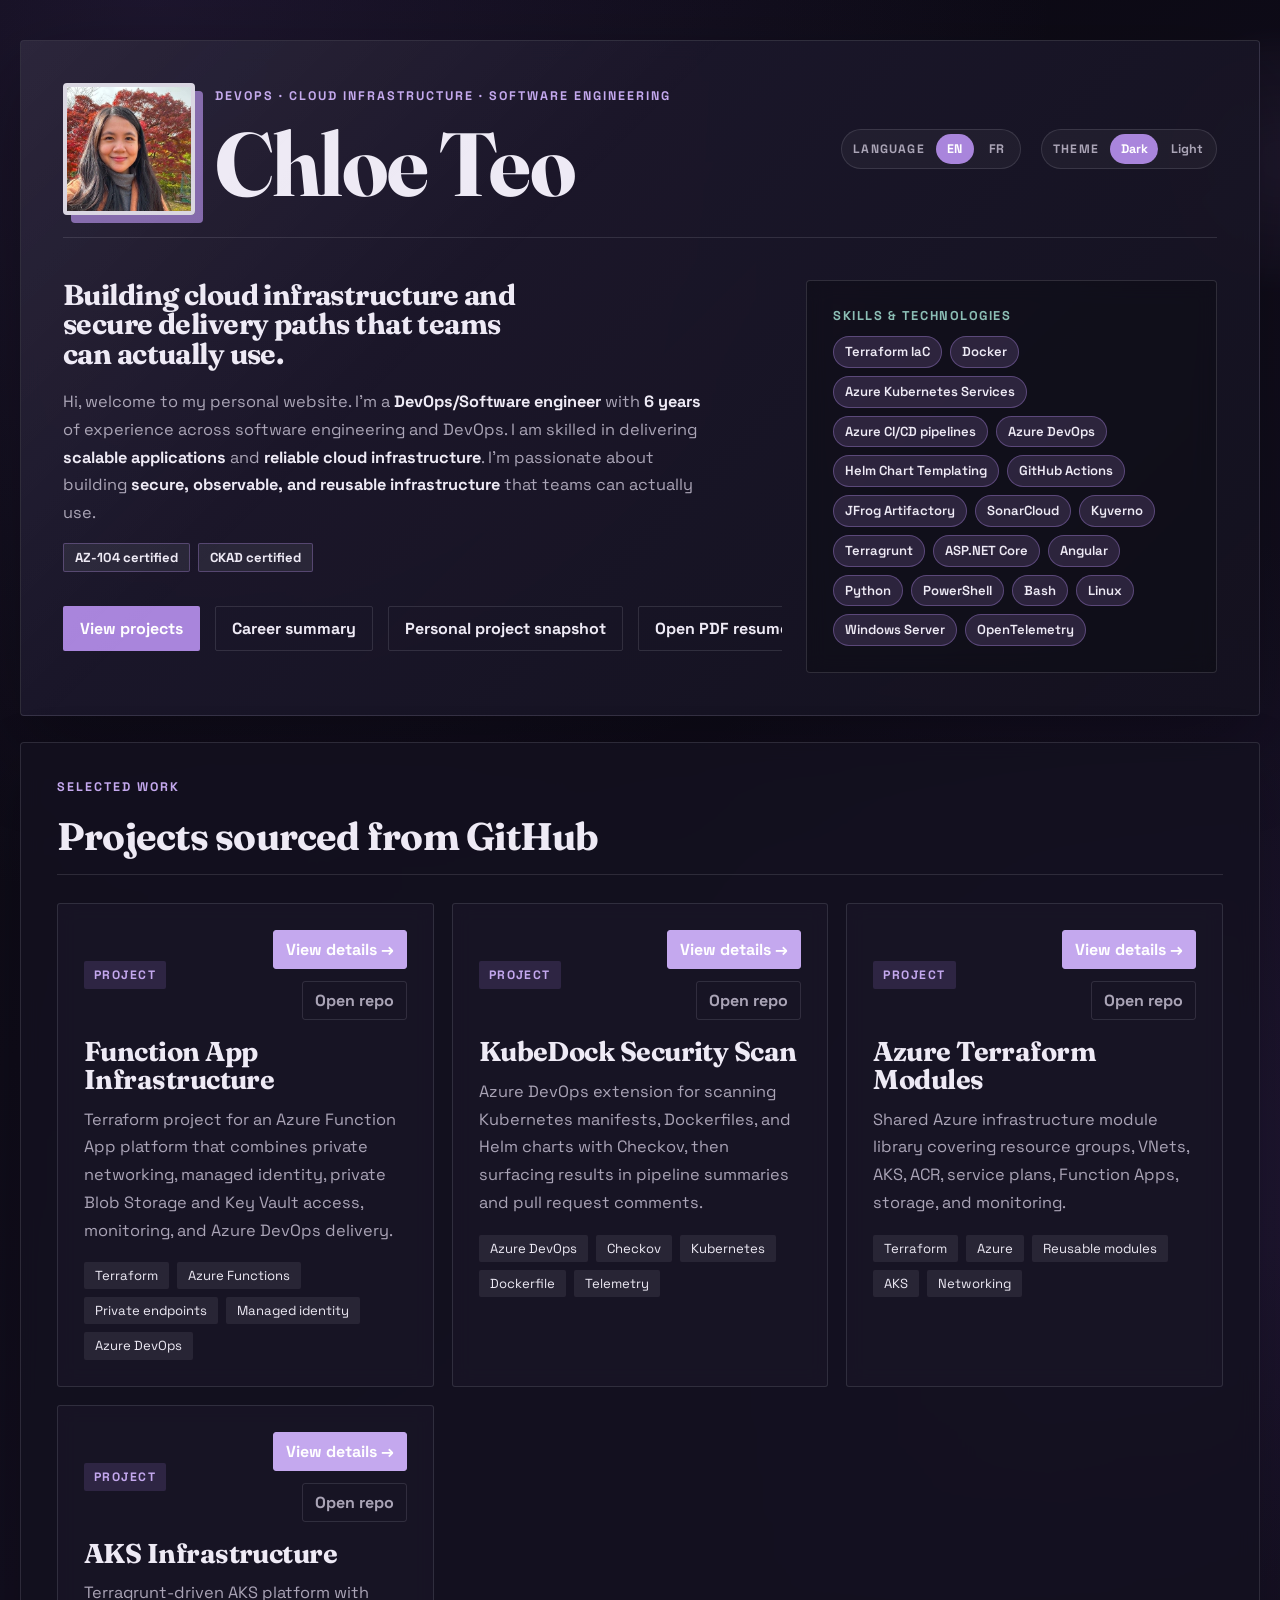
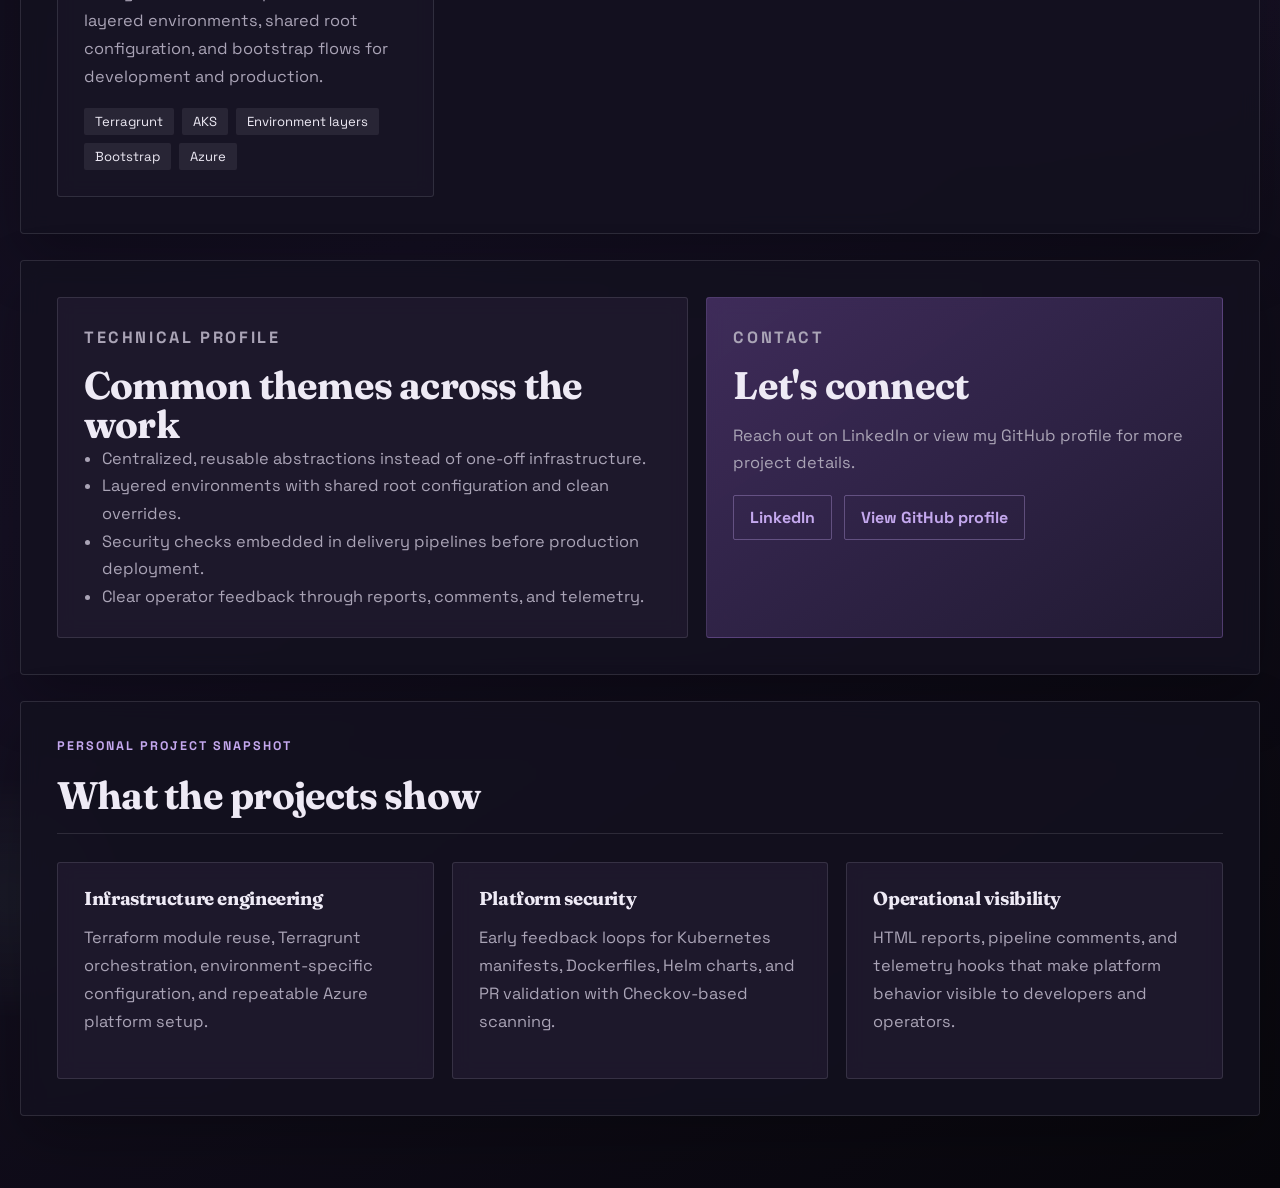
==== commit 69c4f6c1: "updated resume" ====
--- a/index.html
+++ b/index.html
@@ -47,7 +47,7 @@
             <a class="button button-primary" href="#projects" data-i18n="viewProjects">View projects</a>
             <a class="button button-secondary" href="career.html" data-i18n="careerSummary">Career summary</a>
             <a class="button button-ghost" href="#resume" data-i18n="projectSnapshot">Project snapshot</a>
-            <a class="button button-ghost" href="assets/Resume_ChloéTeo_2026.pdf" target="_blank" rel="noreferrer" data-i18n="openResume">Open PDF resume ↗</a>
+            <a class="button button-ghost" href="assets/Resume_ChloeTeo_2026.pdf" target="_blank" rel="noreferrer" data-i18n="openResume">Open PDF resume ↗</a>
           </div>
         </div>
 
@@ -135,6 +135,7 @@
     </article>
   </template>
 
+  <script src="content.js"></script>
   <script src="script.js"></script>
 </body>
 </html>
--- a/styles.css
+++ b/styles.css
@@ -772,6 +772,10 @@
   grid-column: 1 / -1;
 }
 
+.project-media-workflow {
+  grid-column: 1 / -1;
+}
+
 .project-media video {
   display: block;
   width: 100%;
